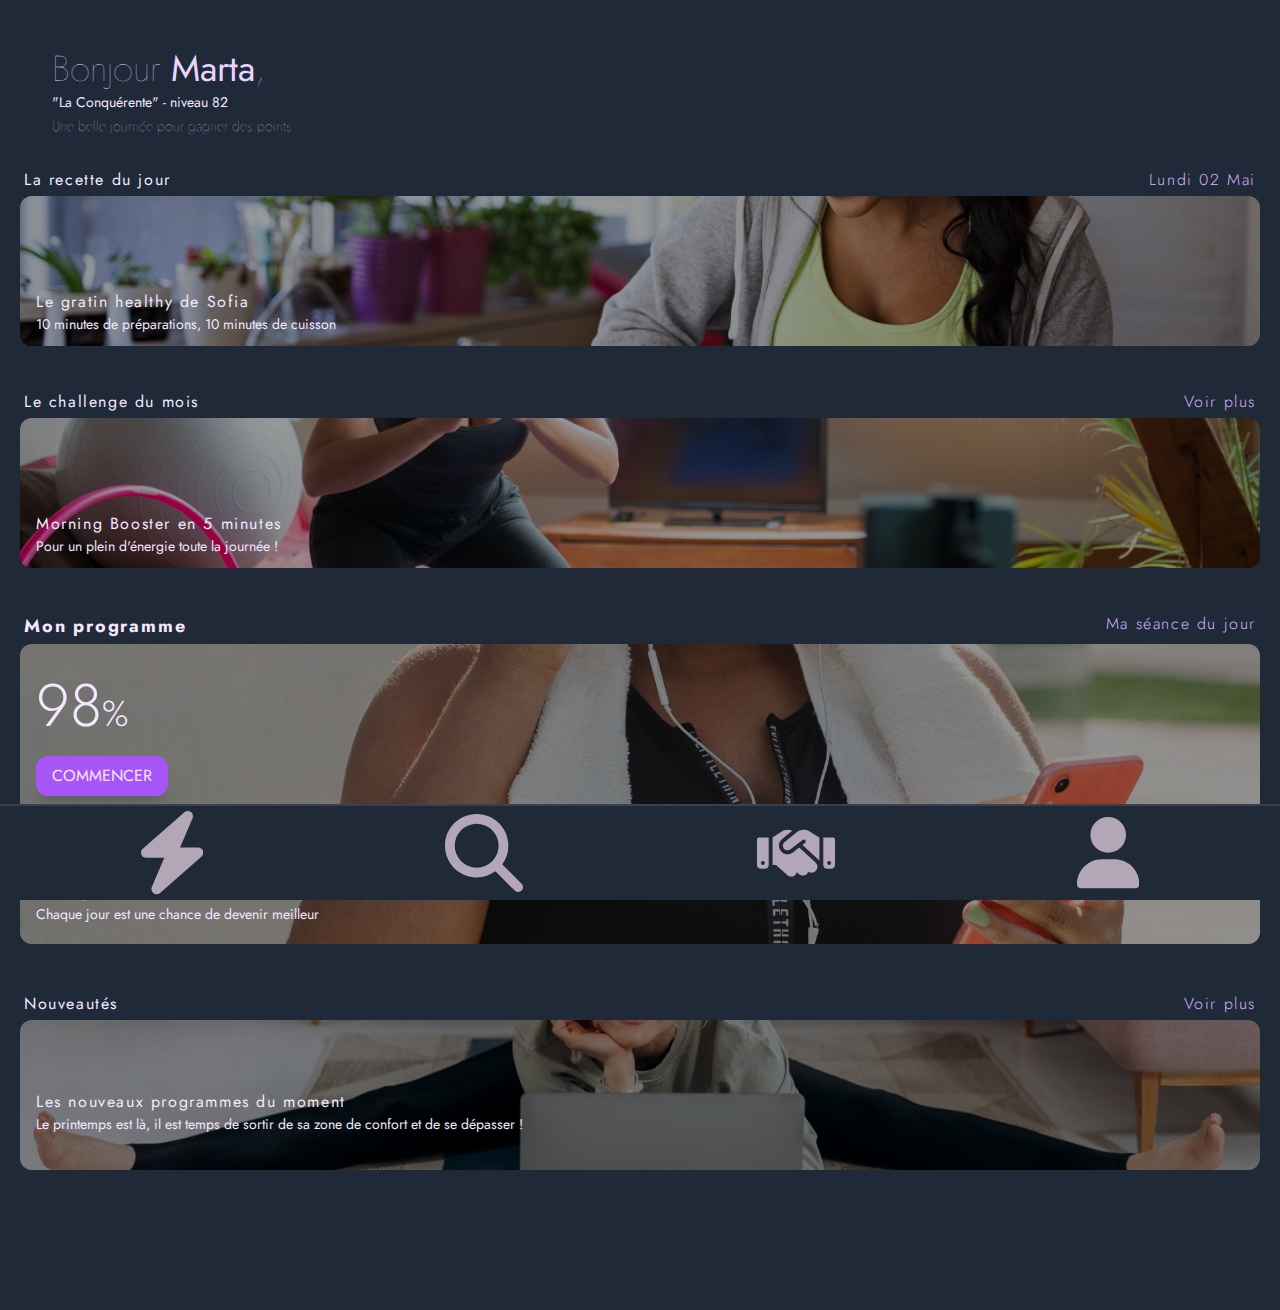
==== index.html @ e3a25a58 "add profile user page" ====
<html lang="en">
  <head>
    <meta charset="UTF-8" />
    <meta http-equiv="X-UA-Compatible" content="IE=edge" />
    <meta name="viewport" content="width=device-width, initial-scale=1.0" />
    <link href="/src/output.css" rel="stylesheet" />
    <link rel="preconnect" href="https://fonts.googleapis.com">
<link rel="preconnect" href="https://fonts.gstatic.com" crossorigin>
<link href="https://fonts.googleapis.com/css2?family=Jost:ital,wght@0,100;0,200;0,300;0,400;0,500;0,700;0,800;0,900;1,100;1,200;1,300;1,400;1,500;1,600;1,700;1,800;1,900&display=swap" rel="stylesheet">
    <title>AppSport</title>
  </head>
  <body class="bg-gray-800">
        <div class="fixed z-50 bottom-0 w-full bg-gray-800 text-white p-4 flex h-24 border-t-2 border-gray-700">
          <div class="w-full flex items-center">
                <a href="index.html" class="w-full flex justify-around">
                  <svg width="20%" fill="#B3A7B7" class="text-purple-400" xmlns="http://www.w3.org/2000/svg" viewBox="0 0 384 512"><path d="M317.4 44.6c5.9-13.7 1.5-29.7-10.6-38.5s-28.6-8-39.9 1.8l-256 224C.9 240.7-2.6 254.8 2 267.3S18.7 288 32 288H143.5L66.6 467.4c-5.9 13.7-1.5 29.7 10.6 38.5s28.6 8 39.9-1.8l256-224c10-8.8 13.6-22.9 8.9-35.3s-16.6-20.7-30-20.7H240.5L317.4 44.6z"/></svg>
                </svg>
            </a>
        </div>
        <div class="w-full flex items-center">
            <a href="/src/entrainement.html" class="w-full flex justify-around">
                <svg width="25%" fill="#B3A7B7" xmlns="http://www.w3.org/2000/svg" viewBox="0 0 512 512"><path d="M416 208c0 45.9-14.9 88.3-40 122.7L502.6 457.4c12.5 12.5 12.5 32.8 0 45.3s-32.8 12.5-45.3 0L330.7 376c-34.4 25.2-76.8 40-122.7 40C93.1 416 0 322.9 0 208S93.1 0 208 0S416 93.1 416 208zM208 352a144 144 0 1 0 0-288 144 144 0 1 0 0 288z"/></svg>
            </a>
        </div>
        <div class="w-full flex items-center">
            <a href="/src/social.html" class="w-full flex justify-around">
                <svg width="25%" fill="#B3A7B7" xmlns="http://www.w3.org/2000/svg" viewBox="0 0 640 512"><path d="M323.4 85.2l-96.8 78.4c-16.1 13-19.2 36.4-7 53.1c12.9 17.8 38 21.3 55.3 7.8l99.3-77.2c7-5.4 17-4.2 22.5 2.8s4.2 17-2.8 22.5l-20.9 16.2L512 316.8V128h-.7l-3.9-2.5L434.8 79c-15.3-9.8-33.2-15-51.4-15c-21.8 0-43 7.5-60 21.2zm22.8 124.4l-51.7 40.2C263 274.4 217.3 268 193.7 235.6c-22.2-30.5-16.6-73.1 12.7-96.8l83.2-67.3c-11.6-4.9-24.1-7.4-36.8-7.4C234 64 215.7 69.6 200 80l-72 48V352h28.2l91.4 83.4c19.6 17.9 49.9 16.5 67.8-3.1c5.5-6.1 9.2-13.2 11.1-20.6l17 15.6c19.5 17.9 49.9 16.6 67.8-2.9c4.5-4.9 7.8-10.6 9.9-16.5c19.4 13 45.8 10.3 62.1-7.5c17.9-19.5 16.6-49.9-2.9-67.8l-134.2-123zM16 128c-8.8 0-16 7.2-16 16V352c0 17.7 14.3 32 32 32H64c17.7 0 32-14.3 32-32V128H16zM48 320a16 16 0 1 1 0 32 16 16 0 1 1 0-32zM544 128V352c0 17.7 14.3 32 32 32h32c17.7 0 32-14.3 32-32V144c0-8.8-7.2-16-16-16H544zm32 208a16 16 0 1 1 32 0 16 16 0 1 1 -32 0z"/></svg>
            </a>
        </div>
        <div class="w-full flex items-center">
            <a href="/src/user.html"  class="w-full flex justify-around">
                <svg width="20%" fill="#B3A7B7" xmlns="http://www.w3.org/2000/svg" viewBox="0 0 448 512"><path d="M224 256A128 128 0 1 0 224 0a128 128 0 1 0 0 256zm-45.7 48C79.8 304 0 383.8 0 482.3C0 498.7 13.3 512 29.7 512H418.3c16.4 0 29.7-13.3 29.7-29.7C448 383.8 368.2 304 269.7 304H178.3z"/></svg>
            </svg>
        </a>
    </div>
        </div>

        <main class="bg-gray-800 mx-5">
            <h1 class="text-purple-200 text-4xl font-thin pl-8 pt-12">Bonjour <span class="font-normal">Marta</span>,</h1>
            <h2 class="text-purple-100 text-sm font-normal pl-8 pt-1">"La Conquérente" - niveau 82</h2>
            <h2 class="text-purple-100 text-sm font-thin pl-8 pt-1 pb-8">Une belle journée pour gagner des points</h2>


            <a href="#" class="pt-5">
                <div class="flex justify-between pb-1 px-1">
                    <h3 class="text-base text-purple-100 tracking-widest">La recette du jour</h3>
                    <h4 class="text-base text-purple-300 font-light tracking-widest">Lundi 02 Mai</h4>
                </div>

                <a href="" class="">
                    <div class="relative">
                                                    <div class="bg-black w-full h-full rounded-xl z-0 absolute">
                                                        <img class="object-cover w-full h-full rounded-xl" src="../images/cuisine.jpg" alt="">
                                                    </div>

                                                    <div class="bg-black w-full h-1/6 rounded-xl z-20 opacity-40">
                                                    </div>
                    </div>
                    <div class="text-purple-100 -translate-y-14 pl-4">
                        <h4 class="tracking-widest">Le gratin healthy de Sofia</h4>
                        <p class="text-sm">10 minutes de préparations, 10 minutes de cuisson</p>
                    </div>
                </a>
            </a>

            <a href="#" class="py-2">
                <div class="flex justify-between pb-1 px-1">
                    <h3 class="text-base text-purple-100 tracking-widest">Le challenge du mois</h3>
                    <h4 class="text-base text-purple-300 font-light tracking-widest">Voir plus</h4>
                </div>

                <div class="">
                    <div class="relative">
                                                    <div class="bg-black w-full h-full rounded-xl z-0 absolute">
                                                        <img class="object-cover w-full h-full rounded-xl" src="../images/home3.jpg" alt="">
                                                    </div>

                                                    <div class="bg-black w-full h-1/6 rounded-xl z-20 opacity-40">
                                                    </div>
                    </div>
                    <div class="text-purple-100 -translate-y-14 pl-4">
                        <h4 class="tracking-widest">Morning Booster en 5 minutes</h4>
                        <p class="text-sm">Pour un plein d'énergie toute la journée !</p>
                    </div>
                </div>
            </a>

            <a href="#" class="py-2">
                <div class="flex justify-between pb-1 px-1">
                    <h3 class="text-lg text-purple-100 tracking-widest font-bold">Mon programme</h3>
                    <h4 class="text-base text-purple-300 font-light tracking-widest">Ma séance du jour</h4>
                </div>
<div class="text-purple-100 pl-4 first-letter absolute z-20 translate-y-8">
                        <h3 class="text-4xl font-light"><span class="text-6xl">98</span>%</h3>
                        <button href="#" class="bg-purple-500 px-4 py-2 rounded-xl shadow-xl active:bg-purple-800 hover:bg-purple-400 my-5 ">COMMENCER</button>
                        <h4 class="tracking-widest pt-16">Plus que 4 séances !<h4>
                        <p class="text-sm">Chaque jour est une chance de devenir meilleur</p>
                    </div>
                <div class="">
                    <div class="relative">
                                                    <div class="bg-black w-full h-full rounded-xl z-0 absolute">
                                                        <img class="object-cover w-full h-full rounded-xl" src="../images/myprog.jpg" alt="">
                                                    </div>

                                                    <div class="bg-black w-full h-1/3 rounded-xl z-20 opacity-40">
                                                    </div>
                    </div>
                    
                </div>
            </a>

            <a href="#" class="">
                <div class="flex justify-between pb-1 px-1 pt-12">
                    <h3 class="text-base text-purple-100 tracking-widest">Nouveautés</h3>
                    <h4 class="text-base text-purple-300 font-light tracking-widest">Voir plus</h4>
                </div>

                <div class="">
                    <div class="relative">
                                                    <div class="bg-black w-full h-full rounded-xl z-0 absolute">
                                                        <img class="object-cover w-full h-full rounded-xl" src="../images/newprog2.jpg" alt="">
                                                    </div>

                                                    <div class="bg-black w-full h-1/6 rounded-xl z-20 opacity-40">
                                                    </div>
                    </div>
                    <div class="text-purple-100 -translate-y-20 pl-4">
                        <h4 class="tracking-widest">Les nouveaux programmes du moment</h4>
                        <p class="text-sm">Le printemps est là, il est temps de sortir de sa zone de confort et de se dépasser !</p>
                    </div>
                </div>
            </a>
            
            <div class="w-full h-24"></div>

        </main>




  </body>
</html>
---- src/output.css ----
/*
! tailwindcss v3.2.7 | MIT License | https://tailwindcss.com
*/

/*
1. Prevent padding and border from affecting element width. (https://github.com/mozdevs/cssremedy/issues/4)
2. Allow adding a border to an element by just adding a border-width. (https://github.com/tailwindcss/tailwindcss/pull/116)
*/

*,
::before,
::after {
  box-sizing: border-box;
  /* 1 */
  border-width: 0;
  /* 2 */
  border-style: solid;
  /* 2 */
  border-color: #e5e7eb;
  /* 2 */
}

::before,
::after {
  --tw-content: '';
}

/*
1. Use a consistent sensible line-height in all browsers.
2. Prevent adjustments of font size after orientation changes in iOS.
3. Use a more readable tab size.
4. Use the user's configured `sans` font-family by default.
5. Use the user's configured `sans` font-feature-settings by default.
*/

html {
  line-height: 1.5;
  /* 1 */
  -webkit-text-size-adjust: 100%;
  /* 2 */
  -moz-tab-size: 4;
  /* 3 */
  -o-tab-size: 4;
     tab-size: 4;
  /* 3 */
  font-family: ui-sans-serif, system-ui, -apple-system, BlinkMacSystemFont, "Segoe UI", Roboto, "Helvetica Neue", Arial, "Noto Sans", sans-serif, "Apple Color Emoji", "Segoe UI Emoji", "Segoe UI Symbol", "Noto Color Emoji";
  /* 4 */
  font-feature-settings: normal;
  /* 5 */
}

/*
1. Remove the margin in all browsers.
2. Inherit line-height from `html` so users can set them as a class directly on the `html` element.
*/

body {
  margin: 0;
  /* 1 */
  line-height: inherit;
  /* 2 */
}

/*
1. Add the correct height in Firefox.
2. Correct the inheritance of border color in Firefox. (https://bugzilla.mozilla.org/show_bug.cgi?id=190655)
3. Ensure horizontal rules are visible by default.
*/

hr {
  height: 0;
  /* 1 */
  color: inherit;
  /* 2 */
  border-top-width: 1px;
  /* 3 */
}

/*
Add the correct text decoration in Chrome, Edge, and Safari.
*/

abbr:where([title]) {
  -webkit-text-decoration: underline dotted;
          text-decoration: underline dotted;
}

/*
Remove the default font size and weight for headings.
*/

h1,
h2,
h3,
h4,
h5,
h6 {
  font-size: inherit;
  font-weight: inherit;
}

/*
Reset links to optimize for opt-in styling instead of opt-out.
*/

a {
  color: inherit;
  text-decoration: inherit;
}

/*
Add the correct font weight in Edge and Safari.
*/

b,
strong {
  font-weight: bolder;
}

/*
1. Use the user's configured `mono` font family by default.
2. Correct the odd `em` font sizing in all browsers.
*/

code,
kbd,
samp,
pre {
  font-family: ui-monospace, SFMono-Regular, Menlo, Monaco, Consolas, "Liberation Mono", "Courier New", monospace;
  /* 1 */
  font-size: 1em;
  /* 2 */
}

/*
Add the correct font size in all browsers.
*/

small {
  font-size: 80%;
}

/*
Prevent `sub` and `sup` elements from affecting the line height in all browsers.
*/

sub,
sup {
  font-size: 75%;
  line-height: 0;
  position: relative;
  vertical-align: baseline;
}

sub {
  bottom: -0.25em;
}

sup {
  top: -0.5em;
}

/*
1. Remove text indentation from table contents in Chrome and Safari. (https://bugs.chromium.org/p/chromium/issues/detail?id=999088, https://bugs.webkit.org/show_bug.cgi?id=201297)
2. Correct table border color inheritance in all Chrome and Safari. (https://bugs.chromium.org/p/chromium/issues/detail?id=935729, https://bugs.webkit.org/show_bug.cgi?id=195016)
3. Remove gaps between table borders by default.
*/

table {
  text-indent: 0;
  /* 1 */
  border-color: inherit;
  /* 2 */
  border-collapse: collapse;
  /* 3 */
}

/*
1. Change the font styles in all browsers.
2. Remove the margin in Firefox and Safari.
3. Remove default padding in all browsers.
*/

button,
input,
optgroup,
select,
textarea {
  font-family: inherit;
  /* 1 */
  font-size: 100%;
  /* 1 */
  font-weight: inherit;
  /* 1 */
  line-height: inherit;
  /* 1 */
  color: inherit;
  /* 1 */
  margin: 0;
  /* 2 */
  padding: 0;
  /* 3 */
}

/*
Remove the inheritance of text transform in Edge and Firefox.
*/

button,
select {
  text-transform: none;
}

/*
1. Correct the inability to style clickable types in iOS and Safari.
2. Remove default button styles.
*/

button,
[type='button'],
[type='reset'],
[type='submit'] {
  -webkit-appearance: button;
  /* 1 */
  background-color: transparent;
  /* 2 */
  background-image: none;
  /* 2 */
}

/*
Use the modern Firefox focus style for all focusable elements.
*/

:-moz-focusring {
  outline: auto;
}

/*
Remove the additional `:invalid` styles in Firefox. (https://github.com/mozilla/gecko-dev/blob/2f9eacd9d3d995c937b4251a5557d95d494c9be1/layout/style/res/forms.css#L728-L737)
*/

:-moz-ui-invalid {
  box-shadow: none;
}

/*
Add the correct vertical alignment in Chrome and Firefox.
*/

progress {
  vertical-align: baseline;
}

/*
Correct the cursor style of increment and decrement buttons in Safari.
*/

::-webkit-inner-spin-button,
::-webkit-outer-spin-button {
  height: auto;
}

/*
1. Correct the odd appearance in Chrome and Safari.
2. Correct the outline style in Safari.
*/

[type='search'] {
  -webkit-appearance: textfield;
  /* 1 */
  outline-offset: -2px;
  /* 2 */
}

/*
Remove the inner padding in Chrome and Safari on macOS.
*/

::-webkit-search-decoration {
  -webkit-appearance: none;
}

/*
1. Correct the inability to style clickable types in iOS and Safari.
2. Change font properties to `inherit` in Safari.
*/

::-webkit-file-upload-button {
  -webkit-appearance: button;
  /* 1 */
  font: inherit;
  /* 2 */
}

/*
Add the correct display in Chrome and Safari.
*/

summary {
  display: list-item;
}

/*
Removes the default spacing and border for appropriate elements.
*/

blockquote,
dl,
dd,
h1,
h2,
h3,
h4,
h5,
h6,
hr,
figure,
p,
pre {
  margin: 0;
}

fieldset {
  margin: 0;
  padding: 0;
}

legend {
  padding: 0;
}

ol,
ul,
menu {
  list-style: none;
  margin: 0;
  padding: 0;
}

/*
Prevent resizing textareas horizontally by default.
*/

textarea {
  resize: vertical;
}

/*
1. Reset the default placeholder opacity in Firefox. (https://github.com/tailwindlabs/tailwindcss/issues/3300)
2. Set the default placeholder color to the user's configured gray 400 color.
*/

input::-moz-placeholder, textarea::-moz-placeholder {
  opacity: 1;
  /* 1 */
  color: #9ca3af;
  /* 2 */
}

input::placeholder,
textarea::placeholder {
  opacity: 1;
  /* 1 */
  color: #9ca3af;
  /* 2 */
}

/*
Set the default cursor for buttons.
*/

button,
[role="button"] {
  cursor: pointer;
}

/*
Make sure disabled buttons don't get the pointer cursor.
*/

:disabled {
  cursor: default;
}

/*
1. Make replaced elements `display: block` by default. (https://github.com/mozdevs/cssremedy/issues/14)
2. Add `vertical-align: middle` to align replaced elements more sensibly by default. (https://github.com/jensimmons/cssremedy/issues/14#issuecomment-634934210)
   This can trigger a poorly considered lint error in some tools but is included by design.
*/

img,
svg,
video,
canvas,
audio,
iframe,
embed,
object {
  display: block;
  /* 1 */
  vertical-align: middle;
  /* 2 */
}

/*
Constrain images and videos to the parent width and preserve their intrinsic aspect ratio. (https://github.com/mozdevs/cssremedy/issues/14)
*/

img,
video {
  max-width: 100%;
  height: auto;
}

/* Make elements with the HTML hidden attribute stay hidden by default */

[hidden] {
  display: none;
}

*, ::before, ::after {
  --tw-border-spacing-x: 0;
  --tw-border-spacing-y: 0;
  --tw-translate-x: 0;
  --tw-translate-y: 0;
  --tw-rotate: 0;
  --tw-skew-x: 0;
  --tw-skew-y: 0;
  --tw-scale-x: 1;
  --tw-scale-y: 1;
  --tw-pan-x:  ;
  --tw-pan-y:  ;
  --tw-pinch-zoom:  ;
  --tw-scroll-snap-strictness: proximity;
  --tw-ordinal:  ;
  --tw-slashed-zero:  ;
  --tw-numeric-figure:  ;
  --tw-numeric-spacing:  ;
  --tw-numeric-fraction:  ;
  --tw-ring-inset:  ;
  --tw-ring-offset-width: 0px;
  --tw-ring-offset-color: #fff;
  --tw-ring-color: rgb(59 130 246 / 0.5);
  --tw-ring-offset-shadow: 0 0 #0000;
  --tw-ring-shadow: 0 0 #0000;
  --tw-shadow: 0 0 #0000;
  --tw-shadow-colored: 0 0 #0000;
  --tw-blur:  ;
  --tw-brightness:  ;
  --tw-contrast:  ;
  --tw-grayscale:  ;
  --tw-hue-rotate:  ;
  --tw-invert:  ;
  --tw-saturate:  ;
  --tw-sepia:  ;
  --tw-drop-shadow:  ;
  --tw-backdrop-blur:  ;
  --tw-backdrop-brightness:  ;
  --tw-backdrop-contrast:  ;
  --tw-backdrop-grayscale:  ;
  --tw-backdrop-hue-rotate:  ;
  --tw-backdrop-invert:  ;
  --tw-backdrop-opacity:  ;
  --tw-backdrop-saturate:  ;
  --tw-backdrop-sepia:  ;
}

::backdrop {
  --tw-border-spacing-x: 0;
  --tw-border-spacing-y: 0;
  --tw-translate-x: 0;
  --tw-translate-y: 0;
  --tw-rotate: 0;
  --tw-skew-x: 0;
  --tw-skew-y: 0;
  --tw-scale-x: 1;
  --tw-scale-y: 1;
  --tw-pan-x:  ;
  --tw-pan-y:  ;
  --tw-pinch-zoom:  ;
  --tw-scroll-snap-strictness: proximity;
  --tw-ordinal:  ;
  --tw-slashed-zero:  ;
  --tw-numeric-figure:  ;
  --tw-numeric-spacing:  ;
  --tw-numeric-fraction:  ;
  --tw-ring-inset:  ;
  --tw-ring-offset-width: 0px;
  --tw-ring-offset-color: #fff;
  --tw-ring-color: rgb(59 130 246 / 0.5);
  --tw-ring-offset-shadow: 0 0 #0000;
  --tw-ring-shadow: 0 0 #0000;
  --tw-shadow: 0 0 #0000;
  --tw-shadow-colored: 0 0 #0000;
  --tw-blur:  ;
  --tw-brightness:  ;
  --tw-contrast:  ;
  --tw-grayscale:  ;
  --tw-hue-rotate:  ;
  --tw-invert:  ;
  --tw-saturate:  ;
  --tw-sepia:  ;
  --tw-drop-shadow:  ;
  --tw-backdrop-blur:  ;
  --tw-backdrop-brightness:  ;
  --tw-backdrop-contrast:  ;
  --tw-backdrop-grayscale:  ;
  --tw-backdrop-hue-rotate:  ;
  --tw-backdrop-invert:  ;
  --tw-backdrop-opacity:  ;
  --tw-backdrop-saturate:  ;
  --tw-backdrop-sepia:  ;
}

.fixed {
  position: fixed;
}

.absolute {
  position: absolute;
}

.relative {
  position: relative;
}

.bottom-0 {
  bottom: 0px;
}

.right-0 {
  right: 0px;
}

.top-0 {
  top: 0px;
}

.top-5 {
  top: 1.25rem;
}

.z-0 {
  z-index: 0;
}

.z-20 {
  z-index: 20;
}

.z-50 {
  z-index: 50;
}

.mx-5 {
  margin-left: 1.25rem;
  margin-right: 1.25rem;
}

.my-5 {
  margin-top: 1.25rem;
  margin-bottom: 1.25rem;
}

.my-1 {
  margin-top: 0.25rem;
  margin-bottom: 0.25rem;
}

.ml-auto {
  margin-left: auto;
}

.mr-auto {
  margin-right: auto;
}

.flex {
  display: flex;
}

.h-1\/4 {
  height: 25%;
}

.h-1\/6 {
  height: 16.666667%;
}

.h-24 {
  height: 6rem;
}

.h-full {
  height: 100%;
}

.h-1\/3 {
  height: 33.333333%;
}

.h-1\/2 {
  height: 50%;
}

.h-20 {
  height: 5rem;
}

.h-6 {
  height: 1.5rem;
}

.h-28 {
  height: 7rem;
}

.max-h-20 {
  max-height: 5rem;
}

.max-h-24 {
  max-height: 6rem;
}

.w-full {
  width: 100%;
}

.w-20 {
  width: 5rem;
}

.w-24 {
  width: 6rem;
}

.w-6 {
  width: 1.5rem;
}

.w-28 {
  width: 7rem;
}

.-translate-y-14 {
  --tw-translate-y: -3.5rem;
  transform: translate(var(--tw-translate-x), var(--tw-translate-y)) rotate(var(--tw-rotate)) skewX(var(--tw-skew-x)) skewY(var(--tw-skew-y)) scaleX(var(--tw-scale-x)) scaleY(var(--tw-scale-y));
}

.-translate-y-20 {
  --tw-translate-y: -5rem;
  transform: translate(var(--tw-translate-x), var(--tw-translate-y)) rotate(var(--tw-rotate)) skewX(var(--tw-skew-x)) skewY(var(--tw-skew-y)) scaleX(var(--tw-scale-x)) scaleY(var(--tw-scale-y));
}

.translate-y-8 {
  --tw-translate-y: 2rem;
  transform: translate(var(--tw-translate-x), var(--tw-translate-y)) rotate(var(--tw-rotate)) skewX(var(--tw-skew-x)) skewY(var(--tw-skew-y)) scaleX(var(--tw-scale-x)) scaleY(var(--tw-scale-y));
}

.flex-col {
  flex-direction: column;
}

.items-end {
  align-items: flex-end;
}

.items-center {
  align-items: center;
}

.justify-end {
  justify-content: flex-end;
}

.justify-center {
  justify-content: center;
}

.justify-between {
  justify-content: space-between;
}

.justify-around {
  justify-content: space-around;
}

.justify-items-center {
  justify-items: center;
}

.gap-5 {
  gap: 1.25rem;
}

.gap-6 {
  gap: 1.5rem;
}

.gap-4 {
  gap: 1rem;
}

.overflow-auto {
  overflow: auto;
}

.overflow-hidden {
  overflow: hidden;
}

.rounded-xl {
  border-radius: 0.75rem;
}

.rounded-full {
  border-radius: 9999px;
}

.border {
  border-width: 1px;
}

.border-4 {
  border-width: 4px;
}

.border-t-2 {
  border-top-width: 2px;
}

.border-gray-700 {
  --tw-border-opacity: 1;
  border-color: rgb(55 65 81 / var(--tw-border-opacity));
}

.border-gray-100 {
  --tw-border-opacity: 1;
  border-color: rgb(243 244 246 / var(--tw-border-opacity));
}

.border-white {
  --tw-border-opacity: 1;
  border-color: rgb(255 255 255 / var(--tw-border-opacity));
}

.bg-black {
  --tw-bg-opacity: 1;
  background-color: rgb(0 0 0 / var(--tw-bg-opacity));
}

.bg-gray-800 {
  --tw-bg-opacity: 1;
  background-color: rgb(31 41 55 / var(--tw-bg-opacity));
}

.bg-purple-500 {
  --tw-bg-opacity: 1;
  background-color: rgb(168 85 247 / var(--tw-bg-opacity));
}

.bg-green-400 {
  --tw-bg-opacity: 1;
  background-color: rgb(74 222 128 / var(--tw-bg-opacity));
}

.bg-slate-800 {
  --tw-bg-opacity: 1;
  background-color: rgb(30 41 59 / var(--tw-bg-opacity));
}

.bg-slate-100 {
  --tw-bg-opacity: 1;
  background-color: rgb(241 245 249 / var(--tw-bg-opacity));
}

.bg-slate-600 {
  --tw-bg-opacity: 1;
  background-color: rgb(71 85 105 / var(--tw-bg-opacity));
}

.bg-red-500 {
  --tw-bg-opacity: 1;
  background-color: rgb(239 68 68 / var(--tw-bg-opacity));
}

.object-contain {
  -o-object-fit: contain;
     object-fit: contain;
}

.object-cover {
  -o-object-fit: cover;
     object-fit: cover;
}

.object-fill {
  -o-object-fit: fill;
     object-fit: fill;
}

.object-scale-down {
  -o-object-fit: scale-down;
     object-fit: scale-down;
}

.p-4 {
  padding: 1rem;
}

.px-1 {
  padding-left: 0.25rem;
  padding-right: 0.25rem;
}

.px-4 {
  padding-left: 1rem;
  padding-right: 1rem;
}

.py-2 {
  padding-top: 0.5rem;
  padding-bottom: 0.5rem;
}

.py-3 {
  padding-top: 0.75rem;
  padding-bottom: 0.75rem;
}

.py-4 {
  padding-top: 1rem;
  padding-bottom: 1rem;
}

.py-8 {
  padding-top: 2rem;
  padding-bottom: 2rem;
}

.py-10 {
  padding-top: 2.5rem;
  padding-bottom: 2.5rem;
}

.pb-1 {
  padding-bottom: 0.25rem;
}

.pb-8 {
  padding-bottom: 2rem;
}

.pl-4 {
  padding-left: 1rem;
}

.pl-8 {
  padding-left: 2rem;
}

.pt-1 {
  padding-top: 0.25rem;
}

.pt-12 {
  padding-top: 3rem;
}

.pt-5 {
  padding-top: 1.25rem;
}

.pt-20 {
  padding-top: 5rem;
}

.pt-8 {
  padding-top: 2rem;
}

.pt-16 {
  padding-top: 4rem;
}

.pt-3 {
  padding-top: 0.75rem;
}

.pt-4 {
  padding-top: 1rem;
}

.pb-4 {
  padding-bottom: 1rem;
}

.pb-3 {
  padding-bottom: 0.75rem;
}

.pt-10 {
  padding-top: 2.5rem;
}

.pb-10 {
  padding-bottom: 2.5rem;
}

.text-center {
  text-align: center;
}

.text-4xl {
  font-size: 2.25rem;
  line-height: 2.5rem;
}

.text-6xl {
  font-size: 3.75rem;
  line-height: 1;
}

.text-base {
  font-size: 1rem;
  line-height: 1.5rem;
}

.text-lg {
  font-size: 1.125rem;
  line-height: 1.75rem;
}

.text-sm {
  font-size: 0.875rem;
  line-height: 1.25rem;
}

.text-xl {
  font-size: 1.25rem;
  line-height: 1.75rem;
}

.text-3xl {
  font-size: 1.875rem;
  line-height: 2.25rem;
}

.text-xs {
  font-size: 0.75rem;
  line-height: 1rem;
}

.font-bold {
  font-weight: 700;
}

.font-light {
  font-weight: 300;
}

.font-normal {
  font-weight: 400;
}

.font-thin {
  font-weight: 100;
}

.font-extrabold {
  font-weight: 800;
}

.font-semibold {
  font-weight: 600;
}

.uppercase {
  text-transform: uppercase;
}

.italic {
  font-style: italic;
}

.tracking-widest {
  letter-spacing: 0.1em;
}

.text-purple-100 {
  --tw-text-opacity: 1;
  color: rgb(243 232 255 / var(--tw-text-opacity));
}

.text-purple-200 {
  --tw-text-opacity: 1;
  color: rgb(233 213 255 / var(--tw-text-opacity));
}

.text-purple-300 {
  --tw-text-opacity: 1;
  color: rgb(216 180 254 / var(--tw-text-opacity));
}

.text-purple-400 {
  --tw-text-opacity: 1;
  color: rgb(192 132 252 / var(--tw-text-opacity));
}

.text-white {
  --tw-text-opacity: 1;
  color: rgb(255 255 255 / var(--tw-text-opacity));
}

.text-red-500 {
  --tw-text-opacity: 1;
  color: rgb(239 68 68 / var(--tw-text-opacity));
}

.underline {
  text-decoration-line: underline;
}

.opacity-40 {
  opacity: 0.4;
}

.shadow-xl {
  --tw-shadow: 0 20px 25px -5px rgb(0 0 0 / 0.1), 0 8px 10px -6px rgb(0 0 0 / 0.1);
  --tw-shadow-colored: 0 20px 25px -5px var(--tw-shadow-color), 0 8px 10px -6px var(--tw-shadow-color);
  box-shadow: var(--tw-ring-offset-shadow, 0 0 #0000), var(--tw-ring-shadow, 0 0 #0000), var(--tw-shadow);
}

.shadow-sm {
  --tw-shadow: 0 1px 2px 0 rgb(0 0 0 / 0.05);
  --tw-shadow-colored: 0 1px 2px 0 var(--tw-shadow-color);
  box-shadow: var(--tw-ring-offset-shadow, 0 0 #0000), var(--tw-ring-shadow, 0 0 #0000), var(--tw-shadow);
}

body {
  font-family: 'Jost', sans-serif;
}

/* npx tailwindcss -i ./src/input.css -o ./src/output.css --watch */

.hover\:bg-purple-400:hover {
  --tw-bg-opacity: 1;
  background-color: rgb(192 132 252 / var(--tw-bg-opacity));
}

.active\:bg-purple-800:active {
  --tw-bg-opacity: 1;
  background-color: rgb(107 33 168 / var(--tw-bg-opacity));
}
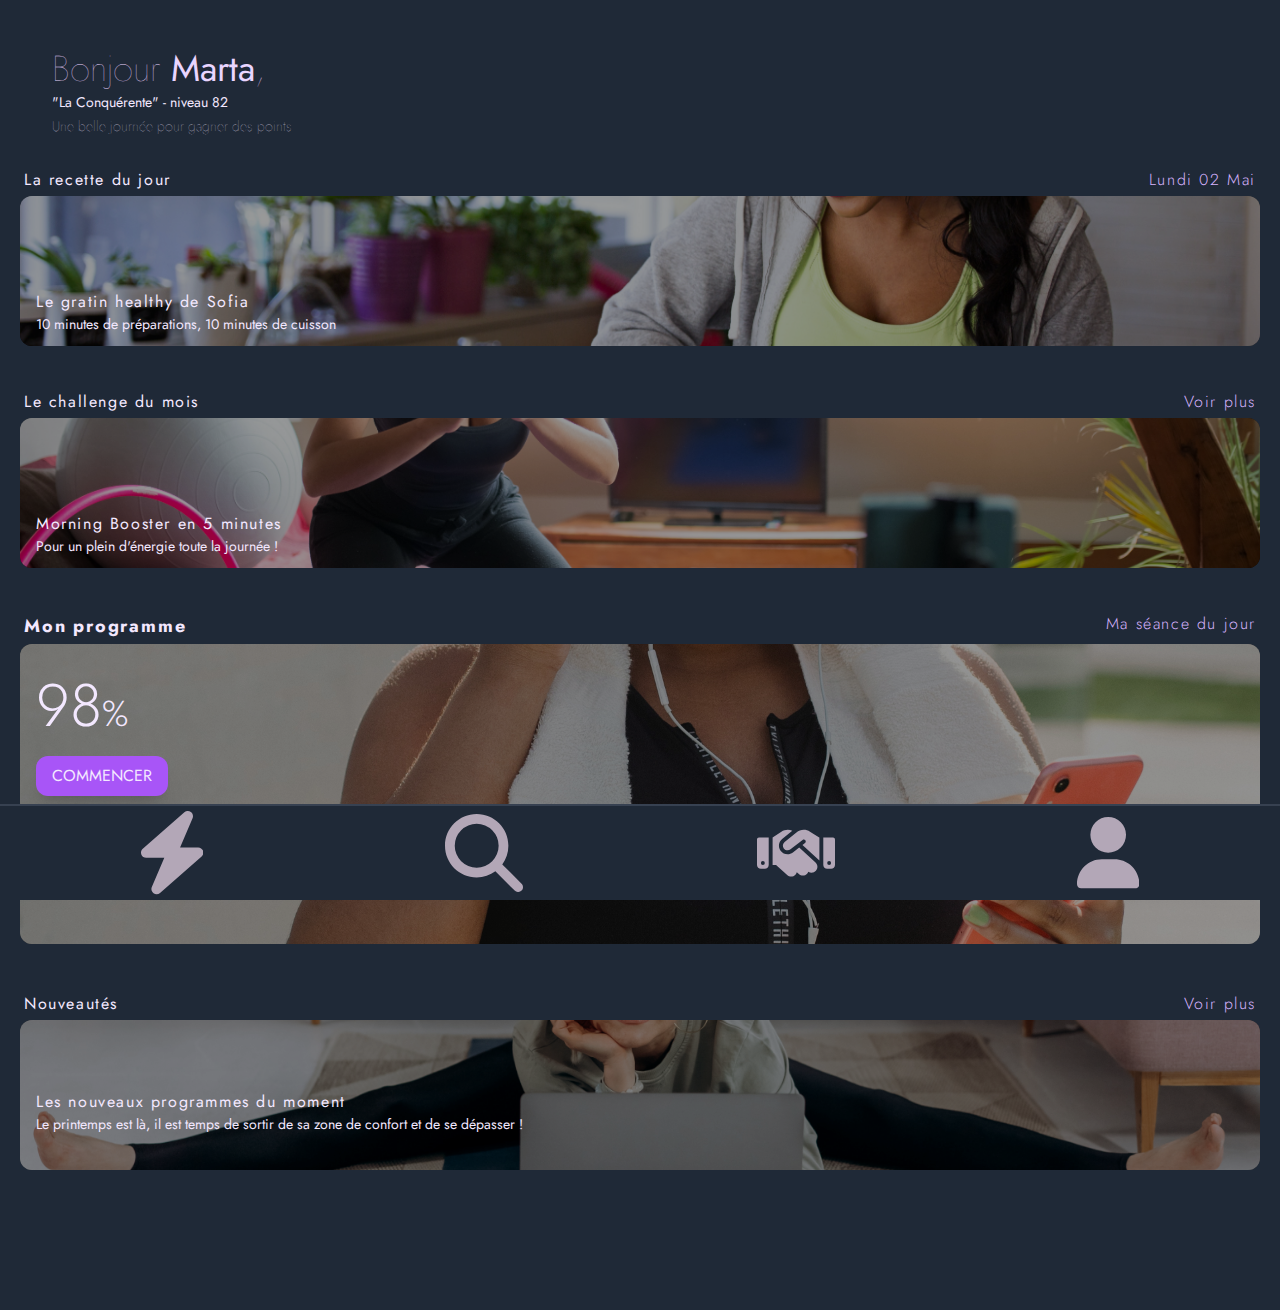
==== commit 034859f2: "changes mon programme" ====
--- a/index.html
+++ b/index.html
@@ -92,8 +92,8 @@
                 </div>
 <div class="text-purple-100 pl-4 first-letter absolute z-20 translate-y-8">
                         <h3 class="text-4xl font-light"><span class="text-6xl">98</span>%</h3>
-                        <button href="#" class="bg-purple-500 px-4 py-2 rounded-xl shadow-xl active:bg-purple-800 hover:bg-purple-400 my-5 ">COMMENCER</button>
-                        <h4 class="tracking-widest pt-16">Plus que 4 séances !<h4>
+                        <button href="#" class="bg-purple-500 px-4 py-2 rounded-xl shadow-xl active:bg-purple-800 hover:bg-purple-400 my-5">COMMENCER</button>
+                        <h4 class="tracking-widest">Plus que 4 séances !<h4>
                         <p class="text-sm">Chaque jour est une chance de devenir meilleur</p>
                     </div>
                 <div class="">
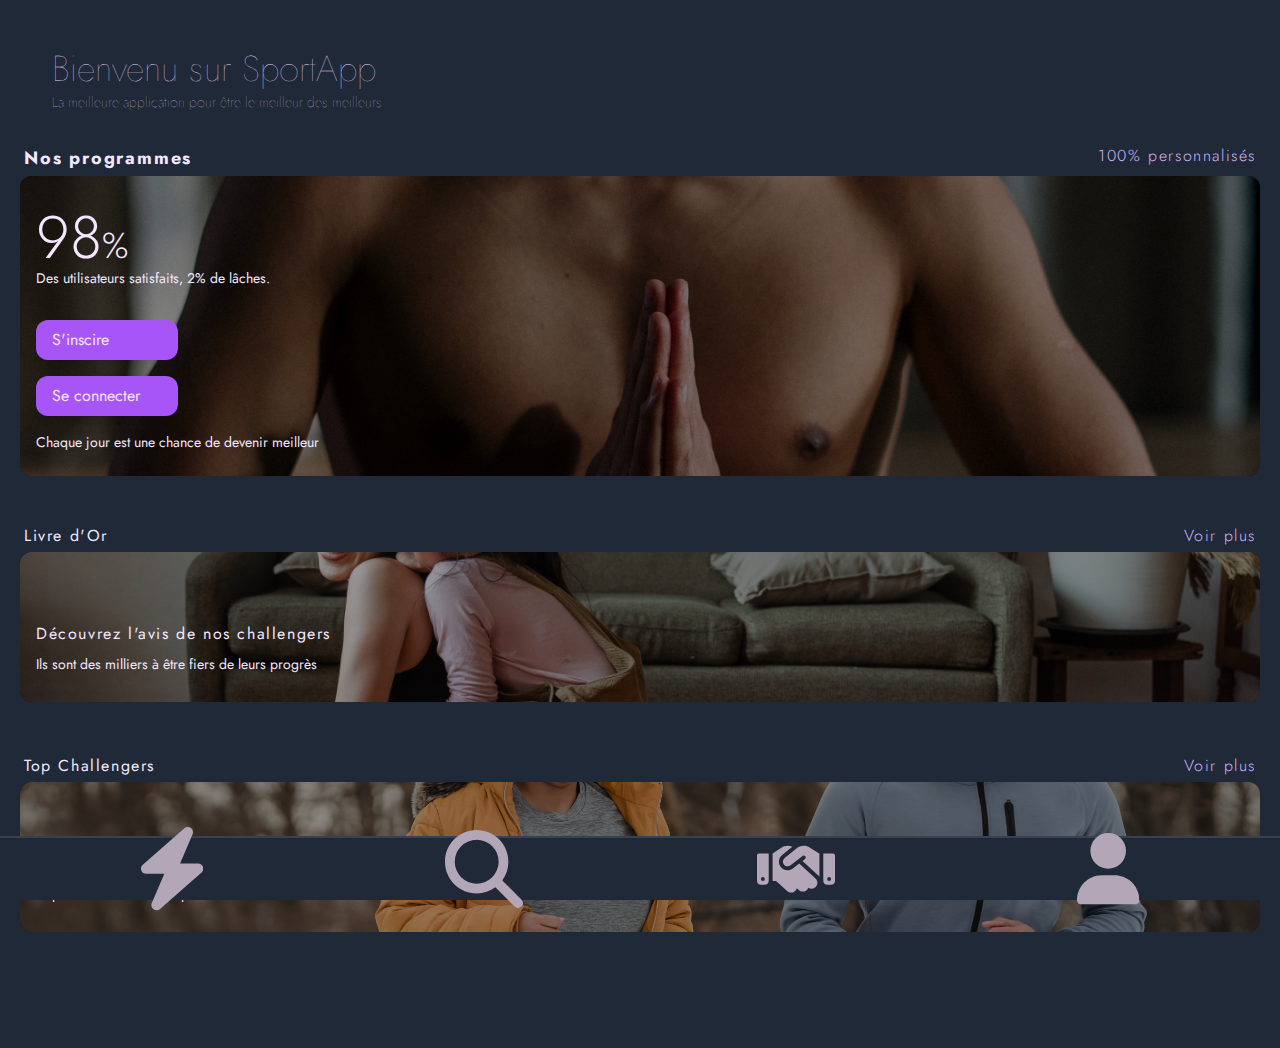
==== commit c0b6ae77: "adds" ====
--- a/index.html
+++ b/index.html
@@ -1,142 +1,147 @@
 <html lang="en">
-  <head>
+
+<head>
     <meta charset="UTF-8" />
     <meta http-equiv="X-UA-Compatible" content="IE=edge" />
     <meta name="viewport" content="width=device-width, initial-scale=1.0" />
     <link href="/src/output.css" rel="stylesheet" />
     <link rel="preconnect" href="https://fonts.googleapis.com">
-<link rel="preconnect" href="https://fonts.gstatic.com" crossorigin>
-<link href="https://fonts.googleapis.com/css2?family=Jost:ital,wght@0,100;0,200;0,300;0,400;0,500;0,700;0,800;0,900;1,100;1,200;1,300;1,400;1,500;1,600;1,700;1,800;1,900&display=swap" rel="stylesheet">
+    <link rel="preconnect" href="https://fonts.gstatic.com" crossorigin>
+    <link
+        href="https://fonts.googleapis.com/css2?family=Jost:ital,wght@0,100;0,200;0,300;0,400;0,500;0,700;0,800;0,900;1,100;1,200;1,300;1,400;1,500;1,600;1,700;1,800;1,900&display=swap"
+        rel="stylesheet">
     <title>AppSport</title>
-  </head>
-  <body class="bg-gray-800">
-        <div class="fixed z-50 bottom-0 w-full bg-gray-800 text-white p-4 flex h-24 border-t-2 border-gray-700">
-          <div class="w-full flex items-center">
-                <a href="index.html" class="w-full flex justify-around">
-                  <svg width="20%" fill="#B3A7B7" class="text-purple-400" xmlns="http://www.w3.org/2000/svg" viewBox="0 0 384 512"><path d="M317.4 44.6c5.9-13.7 1.5-29.7-10.6-38.5s-28.6-8-39.9 1.8l-256 224C.9 240.7-2.6 254.8 2 267.3S18.7 288 32 288H143.5L66.6 467.4c-5.9 13.7-1.5 29.7 10.6 38.5s28.6 8 39.9-1.8l256-224c10-8.8 13.6-22.9 8.9-35.3s-16.6-20.7-30-20.7H240.5L317.4 44.6z"/></svg>
+</head>
+
+<body class="bg-gray-800">
+    <div class="fixed z-50 bottom-0 w-full bg-gray-800 text-white p-4 flex h-16 border-t-2 border-gray-700">
+        <div class="w-full flex items-center">
+            <a href="index.html" class="w-full flex justify-around">
+                <svg width="20%" fill="#B3A7B7" class="text-purple-400" xmlns="http://www.w3.org/2000/svg"
+                    viewBox="0 0 384 512">
+                    <path
+                        d="M317.4 44.6c5.9-13.7 1.5-29.7-10.6-38.5s-28.6-8-39.9 1.8l-256 224C.9 240.7-2.6 254.8 2 267.3S18.7 288 32 288H143.5L66.6 467.4c-5.9 13.7-1.5 29.7 10.6 38.5s28.6 8 39.9-1.8l256-224c10-8.8 13.6-22.9 8.9-35.3s-16.6-20.7-30-20.7H240.5L317.4 44.6z" />
+                </svg>
                 </svg>
             </a>
         </div>
         <div class="w-full flex items-center">
             <a href="/src/entrainement.html" class="w-full flex justify-around">
-                <svg width="25%" fill="#B3A7B7" xmlns="http://www.w3.org/2000/svg" viewBox="0 0 512 512"><path d="M416 208c0 45.9-14.9 88.3-40 122.7L502.6 457.4c12.5 12.5 12.5 32.8 0 45.3s-32.8 12.5-45.3 0L330.7 376c-34.4 25.2-76.8 40-122.7 40C93.1 416 0 322.9 0 208S93.1 0 208 0S416 93.1 416 208zM208 352a144 144 0 1 0 0-288 144 144 0 1 0 0 288z"/></svg>
+                <svg width="25%" fill="#B3A7B7" xmlns="http://www.w3.org/2000/svg" viewBox="0 0 512 512">
+                    <path
+                        d="M416 208c0 45.9-14.9 88.3-40 122.7L502.6 457.4c12.5 12.5 12.5 32.8 0 45.3s-32.8 12.5-45.3 0L330.7 376c-34.4 25.2-76.8 40-122.7 40C93.1 416 0 322.9 0 208S93.1 0 208 0S416 93.1 416 208zM208 352a144 144 0 1 0 0-288 144 144 0 1 0 0 288z" />
+                </svg>
             </a>
         </div>
         <div class="w-full flex items-center">
             <a href="/src/social.html" class="w-full flex justify-around">
-                <svg width="25%" fill="#B3A7B7" xmlns="http://www.w3.org/2000/svg" viewBox="0 0 640 512"><path d="M323.4 85.2l-96.8 78.4c-16.1 13-19.2 36.4-7 53.1c12.9 17.8 38 21.3 55.3 7.8l99.3-77.2c7-5.4 17-4.2 22.5 2.8s4.2 17-2.8 22.5l-20.9 16.2L512 316.8V128h-.7l-3.9-2.5L434.8 79c-15.3-9.8-33.2-15-51.4-15c-21.8 0-43 7.5-60 21.2zm22.8 124.4l-51.7 40.2C263 274.4 217.3 268 193.7 235.6c-22.2-30.5-16.6-73.1 12.7-96.8l83.2-67.3c-11.6-4.9-24.1-7.4-36.8-7.4C234 64 215.7 69.6 200 80l-72 48V352h28.2l91.4 83.4c19.6 17.9 49.9 16.5 67.8-3.1c5.5-6.1 9.2-13.2 11.1-20.6l17 15.6c19.5 17.9 49.9 16.6 67.8-2.9c4.5-4.9 7.8-10.6 9.9-16.5c19.4 13 45.8 10.3 62.1-7.5c17.9-19.5 16.6-49.9-2.9-67.8l-134.2-123zM16 128c-8.8 0-16 7.2-16 16V352c0 17.7 14.3 32 32 32H64c17.7 0 32-14.3 32-32V128H16zM48 320a16 16 0 1 1 0 32 16 16 0 1 1 0-32zM544 128V352c0 17.7 14.3 32 32 32h32c17.7 0 32-14.3 32-32V144c0-8.8-7.2-16-16-16H544zm32 208a16 16 0 1 1 32 0 16 16 0 1 1 -32 0z"/></svg>
+                <svg width="25%" fill="#B3A7B7" xmlns="http://www.w3.org/2000/svg" viewBox="0 0 640 512">
+                    <path
+                        d="M323.4 85.2l-96.8 78.4c-16.1 13-19.2 36.4-7 53.1c12.9 17.8 38 21.3 55.3 7.8l99.3-77.2c7-5.4 17-4.2 22.5 2.8s4.2 17-2.8 22.5l-20.9 16.2L512 316.8V128h-.7l-3.9-2.5L434.8 79c-15.3-9.8-33.2-15-51.4-15c-21.8 0-43 7.5-60 21.2zm22.8 124.4l-51.7 40.2C263 274.4 217.3 268 193.7 235.6c-22.2-30.5-16.6-73.1 12.7-96.8l83.2-67.3c-11.6-4.9-24.1-7.4-36.8-7.4C234 64 215.7 69.6 200 80l-72 48V352h28.2l91.4 83.4c19.6 17.9 49.9 16.5 67.8-3.1c5.5-6.1 9.2-13.2 11.1-20.6l17 15.6c19.5 17.9 49.9 16.6 67.8-2.9c4.5-4.9 7.8-10.6 9.9-16.5c19.4 13 45.8 10.3 62.1-7.5c17.9-19.5 16.6-49.9-2.9-67.8l-134.2-123zM16 128c-8.8 0-16 7.2-16 16V352c0 17.7 14.3 32 32 32H64c17.7 0 32-14.3 32-32V128H16zM48 320a16 16 0 1 1 0 32 16 16 0 1 1 0-32zM544 128V352c0 17.7 14.3 32 32 32h32c17.7 0 32-14.3 32-32V144c0-8.8-7.2-16-16-16H544zm32 208a16 16 0 1 1 32 0 16 16 0 1 1 -32 0z" />
+                </svg>
             </a>
         </div>
         <div class="w-full flex items-center">
-            <a href="/src/user.html"  class="w-full flex justify-around">
-                <svg width="20%" fill="#B3A7B7" xmlns="http://www.w3.org/2000/svg" viewBox="0 0 448 512"><path d="M224 256A128 128 0 1 0 224 0a128 128 0 1 0 0 256zm-45.7 48C79.8 304 0 383.8 0 482.3C0 498.7 13.3 512 29.7 512H418.3c16.4 0 29.7-13.3 29.7-29.7C448 383.8 368.2 304 269.7 304H178.3z"/></svg>
-            </svg>
-        </a>
+            <a href="/src/user.html" class="w-full flex justify-around">
+                <svg width="20%" fill="#B3A7B7" xmlns="http://www.w3.org/2000/svg" viewBox="0 0 448 512">
+                    <path
+                        d="M224 256A128 128 0 1 0 224 0a128 128 0 1 0 0 256zm-45.7 48C79.8 304 0 383.8 0 482.3C0 498.7 13.3 512 29.7 512H418.3c16.4 0 29.7-13.3 29.7-29.7C448 383.8 368.2 304 269.7 304H178.3z" />
+                </svg>
+                </svg>
+            </a>
+        </div>
     </div>
-        </div>
 
-        <main class="bg-gray-800 mx-5">
-            <h1 class="text-purple-200 text-4xl font-thin pl-8 pt-12">Bonjour <span class="font-normal">Marta</span>,</h1>
-            <h2 class="text-purple-100 text-sm font-normal pl-8 pt-1">"La Conquérente" - niveau 82</h2>
-            <h2 class="text-purple-100 text-sm font-thin pl-8 pt-1 pb-8">Une belle journée pour gagner des points</h2>
+    <main class="bg-gray-800 mx-5">
+        <h1 class="text-purple-200 text-4xl font-thin pl-8 pt-12">Bienvenu sur SportApp</h1>
+        <h2 class="text-purple-100 text-sm font-thin pl-8 pt-1 pb-8">La meilleure application pour être le meilleur des
+            meilleurs</h2>
 
-
-            <a href="#" class="pt-5">
-                <div class="flex justify-between pb-1 px-1">
-                    <h3 class="text-base text-purple-100 tracking-widest">La recette du jour</h3>
-                    <h4 class="text-base text-purple-300 font-light tracking-widest">Lundi 02 Mai</h4>
+        <a href="#" class="">
+            <div class="flex justify-between pb-1 px-1">
+                <h3 class="text-lg text-purple-100 tracking-widest font-bold">Nos programmes</h3>
+                <h4 class="text-base text-purple-300 font-light tracking-widest">100% personnalisés</h4>
+            </div>
+            <div class="text-purple-100 pl-4 first-letter absolute z-20 translate-y-8">
+                <h3 class="text-4xl font-light"><span class="text-6xl">98</span>%</h3>
+                <p class="text-sm">Des utilisateurs satisfaits, 2% de lâches.</p>
+                <div class="flex justify-around flex-col gap-4 my-4">
+                    <a href="/src/inscription.html"
+                        class="bg-purple-500 w-1/2 px-4 py-2 rounded-xl shadow-xl active:bg-purple-800 hover:bg-purple-400">S'inscire</a>
+                    <a href="/src/connexion.html"
+                        class="bg-purple-500 w-1/2 px-4 py-2 rounded-xl shadow-xl active:bg-purple-800 hover:bg-purple-400">Se
+                        connecter</a>
                 </div>
 
-                <a href="" class="">
-                    <div class="relative">
-                                                    <div class="bg-black w-full h-full rounded-xl z-0 absolute">
-                                                        <img class="object-cover w-full h-full rounded-xl" src="../images/cuisine.jpg" alt="">
-                                                    </div>
+                <h4 class="tracking-widest">
+                    <h4>
+                        <p class="text-sm">Chaque jour est une chance de devenir meilleur</p>
+            </div>
+            <div class="">
+                <div class="relative">
+                    <div class="bg-black w-full h-full rounded-xl z-0 absolute">
+                        <img class="object-cover w-full h-full rounded-xl" src="../images/namaste.jpg" alt="">
+                    </div>
 
-                                                    <div class="bg-black w-full h-1/6 rounded-xl z-20 opacity-40">
-                                                    </div>
+                    <div class="bg-black w-full h-1/3 rounded-xl z-20 opacity-40">
                     </div>
-                    <div class="text-purple-100 -translate-y-14 pl-4">
-                        <h4 class="tracking-widest">Le gratin healthy de Sofia</h4>
-                        <p class="text-sm">10 minutes de préparations, 10 minutes de cuisson</p>
-                    </div>
-                </a>
-            </a>
-
-            <a href="#" class="py-2">
-                <div class="flex justify-between pb-1 px-1">
-                    <h3 class="text-base text-purple-100 tracking-widest">Le challenge du mois</h3>
-                    <h4 class="text-base text-purple-300 font-light tracking-widest">Voir plus</h4>
                 </div>
 
-                <div class="">
-                    <div class="relative">
-                                                    <div class="bg-black w-full h-full rounded-xl z-0 absolute">
-                                                        <img class="object-cover w-full h-full rounded-xl" src="../images/home3.jpg" alt="">
-                                                    </div>
+            </div>
+        </a>
 
-                                                    <div class="bg-black w-full h-1/6 rounded-xl z-20 opacity-40">
-                                                    </div>
+        <a href="#" class="">
+            <div class="flex justify-between pb-1 px-1 pt-12">
+                <h3 class="text-base text-purple-100 tracking-widest">Livre d'Or</h3>
+                <h4 class="text-base text-purple-300 font-light tracking-widest">Voir plus</h4>
+            </div>
+
+            <div class="">
+                <div class="relative">
+                    <div class="bg-black w-full h-full rounded-xl z-0 absolute">
+                        <img class="object-cover w-full h-full rounded-xl" src="../images/avis.jpg" alt="">
                     </div>
-                    <div class="text-purple-100 -translate-y-14 pl-4">
-                        <h4 class="tracking-widest">Morning Booster en 5 minutes</h4>
-                        <p class="text-sm">Pour un plein d'énergie toute la journée !</p>
+
+                    <div class="bg-black w-full h-1/6 rounded-xl z-20 opacity-40">
                     </div>
                 </div>
-            </a>
+                <div class="text-purple-100 -translate-y-20 pl-4 flex flex-col gap-2">
+                    <h4 class="tracking-widest">Découvrez l'avis de nos challengers</h4>
+                    <p class="text-sm">Ils sont des milliers à être fiers de leurs progrès</p>
+                </div>
+            </div>
+        </a>
+        <a href="#" class="">
+            <div class="flex justify-between pb-1 px-1">
+                <h3 class="text-base text-purple-100 tracking-widest">Top Challengers</h3>
+                <h4 class="text-base text-purple-300 font-light tracking-widest">Voir plus</h4>
+            </div>
 
-            <a href="#" class="py-2">
-                <div class="flex justify-between pb-1 px-1">
-                    <h3 class="text-lg text-purple-100 tracking-widest font-bold">Mon programme</h3>
-                    <h4 class="text-base text-purple-300 font-light tracking-widest">Ma séance du jour</h4>
-                </div>
-<div class="text-purple-100 pl-4 first-letter absolute z-20 translate-y-8">
-                        <h3 class="text-4xl font-light"><span class="text-6xl">98</span>%</h3>
-                        <button href="#" class="bg-purple-500 px-4 py-2 rounded-xl shadow-xl active:bg-purple-800 hover:bg-purple-400 my-5">COMMENCER</button>
-                        <h4 class="tracking-widest">Plus que 4 séances !<h4>
-                        <p class="text-sm">Chaque jour est une chance de devenir meilleur</p>
+            <div class="">
+                <div class="relative">
+                    <div class="bg-black w-full h-full rounded-xl z-0 absolute">
+                        <img class="object-cover w-full h-full rounded-xl" src="../images/best.jpg" alt="">
                     </div>
-                <div class="">
-                    <div class="relative">
-                                                    <div class="bg-black w-full h-full rounded-xl z-0 absolute">
-                                                        <img class="object-cover w-full h-full rounded-xl" src="../images/myprog.jpg" alt="">
-                                                    </div>
 
-                                                    <div class="bg-black w-full h-1/3 rounded-xl z-20 opacity-40">
-                                                    </div>
-                    </div>
-                    
-                </div>
-            </a>
-
-            <a href="#" class="">
-                <div class="flex justify-between pb-1 px-1 pt-12">
-                    <h3 class="text-base text-purple-100 tracking-widest">Nouveautés</h3>
-                    <h4 class="text-base text-purple-300 font-light tracking-widest">Voir plus</h4>
-                </div>
-
-                <div class="">
-                    <div class="relative">
-                                                    <div class="bg-black w-full h-full rounded-xl z-0 absolute">
-                                                        <img class="object-cover w-full h-full rounded-xl" src="../images/newprog2.jpg" alt="">
-                                                    </div>
-
-                                                    <div class="bg-black w-full h-1/6 rounded-xl z-20 opacity-40">
-                                                    </div>
-                    </div>
-                    <div class="text-purple-100 -translate-y-20 pl-4">
-                        <h4 class="tracking-widest">Les nouveaux programmes du moment</h4>
-                        <p class="text-sm">Le printemps est là, il est temps de sortir de sa zone de confort et de se dépasser !</p>
+                    <div class="bg-black w-full h-1/6 rounded-xl z-20 opacity-40">
                     </div>
                 </div>
-            </a>
-            
-            <div class="w-full h-24"></div>
+                <div class="text-purple-100 -translate-y-20 pl-4 flex flex-col gap-2">
+                    <h4 class="tracking-widest">Découvrez nos Top Challengers</h4>
+                    <p class="text-sm">Inspirez vous de leurs exploits</p>
+                </div>
+            </div>
+        </a>
 
-        </main>
+        <div class="w-full h-16"></div>
+
+    </main>
 
 
 
 
-  </body>
-</html>
+</body>
+
+<script src="src/index.js"></script>
+
+</html>--- a/src/output.css
+++ b/src/output.css
@@ -513,6 +513,22 @@
   --tw-backdrop-sepia:  ;
 }
 
+.sr-only {
+  position: absolute;
+  width: 1px;
+  height: 1px;
+  padding: 0;
+  margin: -1px;
+  overflow: hidden;
+  clip: rect(0, 0, 0, 0);
+  white-space: nowrap;
+  border-width: 0;
+}
+
+.pointer-events-none {
+  pointer-events: none;
+}
+
 .fixed {
   position: fixed;
 }
@@ -525,20 +541,57 @@
   position: relative;
 }
 
+.inset-y-0 {
+  top: 0px;
+  bottom: 0px;
+}
+
 .bottom-0 {
   bottom: 0px;
 }
 
-.right-0 {
-  right: 0px;
-}
-
-.top-0 {
-  top: 0px;
-}
-
-.top-5 {
-  top: 1.25rem;
+.left-0 {
+  left: 0px;
+}
+
+.top-3 {
+  top: 0.75rem;
+}
+
+.top-20 {
+  top: 5rem;
+}
+
+.right-10 {
+  right: 2.5rem;
+}
+
+.bottom-2 {
+  bottom: 0.5rem;
+}
+
+.bottom-4 {
+  bottom: 1rem;
+}
+
+.right-4 {
+  right: 1rem;
+}
+
+.top-2 {
+  top: 0.5rem;
+}
+
+.right-3 {
+  right: 0.75rem;
+}
+
+.left-3 {
+  left: 0.75rem;
+}
+
+.left-4 {
+  left: 1rem;
 }
 
 .z-0 {
@@ -568,60 +621,161 @@
   margin-bottom: 0.25rem;
 }
 
-.ml-auto {
-  margin-left: auto;
-}
-
-.mr-auto {
-  margin-right: auto;
+.my-3 {
+  margin-top: 0.75rem;
+  margin-bottom: 0.75rem;
+}
+
+.my-4 {
+  margin-top: 1rem;
+  margin-bottom: 1rem;
+}
+
+.my-10 {
+  margin-top: 2.5rem;
+  margin-bottom: 2.5rem;
+}
+
+.mx-2 {
+  margin-left: 0.5rem;
+  margin-right: 0.5rem;
+}
+
+.mx-4 {
+  margin-left: 1rem;
+  margin-right: 1rem;
+}
+
+.mx-1 {
+  margin-left: 0.25rem;
+  margin-right: 0.25rem;
+}
+
+.mx-20 {
+  margin-left: 5rem;
+  margin-right: 5rem;
+}
+
+.mx-12 {
+  margin-left: 3rem;
+  margin-right: 3rem;
+}
+
+.mx-11 {
+  margin-left: 2.75rem;
+  margin-right: 2.75rem;
+}
+
+.-ml-1 {
+  margin-left: -0.25rem;
+}
+
+.-mr-1 {
+  margin-right: -0.25rem;
+}
+
+.mb-2 {
+  margin-bottom: 0.5rem;
+}
+
+.mb-6 {
+  margin-bottom: 1.5rem;
+}
+
+.ml-2 {
+  margin-left: 0.5rem;
+}
+
+.mr-2 {
+  margin-right: 0.5rem;
+}
+
+.mb-10 {
+  margin-bottom: 2.5rem;
+}
+
+.mt-20 {
+  margin-top: 5rem;
+}
+
+.mt-10 {
+  margin-top: 2.5rem;
+}
+
+.block {
+  display: block;
 }
 
 .flex {
   display: flex;
 }
 
-.h-1\/4 {
-  height: 25%;
+.inline-flex {
+  display: inline-flex;
+}
+
+.h-1\/3 {
+  height: 33.333333%;
 }
 
 .h-1\/6 {
   height: 16.666667%;
 }
 
+.h-10 {
+  height: 2.5rem;
+}
+
 .h-24 {
   height: 6rem;
 }
 
+.h-28 {
+  height: 7rem;
+}
+
+.h-3 {
+  height: 0.75rem;
+}
+
+.h-4 {
+  height: 1rem;
+}
+
+.h-5 {
+  height: 1.25rem;
+}
+
 .h-full {
   height: 100%;
 }
 
-.h-1\/3 {
-  height: 33.333333%;
-}
-
-.h-1\/2 {
-  height: 50%;
-}
-
 .h-20 {
   height: 5rem;
 }
 
-.h-6 {
-  height: 1.5rem;
-}
-
-.h-28 {
-  height: 7rem;
-}
-
-.max-h-20 {
-  max-height: 5rem;
-}
-
-.max-h-24 {
-  max-height: 6rem;
+.h-16 {
+  height: 4rem;
+}
+
+.w-10 {
+  width: 2.5rem;
+}
+
+.w-28 {
+  width: 7rem;
+}
+
+.w-4 {
+  width: 1rem;
+}
+
+.w-5 {
+  width: 1.25rem;
+}
+
+.w-7 {
+  width: 1.75rem;
 }
 
 .w-full {
@@ -632,16 +786,12 @@
   width: 5rem;
 }
 
-.w-24 {
-  width: 6rem;
-}
-
-.w-6 {
-  width: 1.5rem;
-}
-
-.w-28 {
-  width: 7rem;
+.w-1\/3 {
+  width: 33.333333%;
+}
+
+.w-1\/2 {
+  width: 50%;
 }
 
 .-translate-y-14 {
@@ -663,6 +813,10 @@
   flex-direction: column;
 }
 
+.items-start {
+  align-items: flex-start;
+}
+
 .items-end {
   align-items: flex-end;
 }
@@ -671,10 +825,6 @@
   align-items: center;
 }
 
-.justify-end {
-  justify-content: flex-end;
-}
-
 .justify-center {
   justify-content: center;
 }
@@ -687,48 +837,71 @@
   justify-content: space-around;
 }
 
-.justify-items-center {
-  justify-items: center;
+.gap-10 {
+  gap: 2.5rem;
+}
+
+.gap-4 {
+  gap: 1rem;
+}
+
+.gap-6 {
+  gap: 1.5rem;
 }
 
 .gap-5 {
   gap: 1.25rem;
 }
 
-.gap-6 {
-  gap: 1.5rem;
-}
-
-.gap-4 {
-  gap: 1rem;
-}
-
-.overflow-auto {
-  overflow: auto;
+.gap-2 {
+  gap: 0.5rem;
 }
 
 .overflow-hidden {
   overflow: hidden;
 }
 
+.rounded {
+  border-radius: 0.25rem;
+}
+
+.rounded-full {
+  border-radius: 9999px;
+}
+
+.rounded-lg {
+  border-radius: 0.5rem;
+}
+
 .rounded-xl {
   border-radius: 0.75rem;
 }
 
-.rounded-full {
-  border-radius: 9999px;
+.rounded-md {
+  border-radius: 0.375rem;
 }
 
 .border {
   border-width: 1px;
 }
 
-.border-4 {
-  border-width: 4px;
-}
-
 .border-t-2 {
   border-top-width: 2px;
+}
+
+.border-blue-700 {
+  --tw-border-opacity: 1;
+  border-color: rgb(29 78 216 / var(--tw-border-opacity));
+}
+
+.border-gray-200 {
+  --tw-border-opacity: 1;
+  border-color: rgb(229 231 235 / var(--tw-border-opacity));
+}
+
+.border-gray-300 {
+  --tw-border-opacity: 1;
+  border-color: rgb(209 213 219 / var(--tw-border-opacity));
 }
 
 .border-gray-700 {
@@ -736,14 +909,9 @@
   border-color: rgb(55 65 81 / var(--tw-border-opacity));
 }
 
-.border-gray-100 {
-  --tw-border-opacity: 1;
-  border-color: rgb(243 244 246 / var(--tw-border-opacity));
-}
-
-.border-white {
-  --tw-border-opacity: 1;
-  border-color: rgb(255 255 255 / var(--tw-border-opacity));
+.bg-\[\#050708\] {
+  --tw-bg-opacity: 1;
+  background-color: rgb(5 7 8 / var(--tw-bg-opacity));
 }
 
 .bg-black {
@@ -751,6 +919,16 @@
   background-color: rgb(0 0 0 / var(--tw-bg-opacity));
 }
 
+.bg-blue-700 {
+  --tw-bg-opacity: 1;
+  background-color: rgb(29 78 216 / var(--tw-bg-opacity));
+}
+
+.bg-gray-50 {
+  --tw-bg-opacity: 1;
+  background-color: rgb(249 250 251 / var(--tw-bg-opacity));
+}
+
 .bg-gray-800 {
   --tw-bg-opacity: 1;
   background-color: rgb(31 41 55 / var(--tw-bg-opacity));
@@ -761,9 +939,19 @@
   background-color: rgb(168 85 247 / var(--tw-bg-opacity));
 }
 
-.bg-green-400 {
-  --tw-bg-opacity: 1;
-  background-color: rgb(74 222 128 / var(--tw-bg-opacity));
+.bg-red-500 {
+  --tw-bg-opacity: 1;
+  background-color: rgb(239 68 68 / var(--tw-bg-opacity));
+}
+
+.bg-white {
+  --tw-bg-opacity: 1;
+  background-color: rgb(255 255 255 / var(--tw-bg-opacity));
+}
+
+.bg-slate-700 {
+  --tw-bg-opacity: 1;
+  background-color: rgb(51 65 85 / var(--tw-bg-opacity));
 }
 
 .bg-slate-800 {
@@ -771,24 +959,14 @@
   background-color: rgb(30 41 59 / var(--tw-bg-opacity));
 }
 
-.bg-slate-100 {
-  --tw-bg-opacity: 1;
-  background-color: rgb(241 245 249 / var(--tw-bg-opacity));
+.bg-slate-900 {
+  --tw-bg-opacity: 1;
+  background-color: rgb(15 23 42 / var(--tw-bg-opacity));
 }
 
 .bg-slate-600 {
   --tw-bg-opacity: 1;
   background-color: rgb(71 85 105 / var(--tw-bg-opacity));
-}
-
-.bg-red-500 {
-  --tw-bg-opacity: 1;
-  background-color: rgb(239 68 68 / var(--tw-bg-opacity));
-}
-
-.object-contain {
-  -o-object-fit: contain;
-     object-fit: contain;
 }
 
 .object-cover {
@@ -796,18 +974,20 @@
      object-fit: cover;
 }
 
-.object-fill {
-  -o-object-fit: fill;
-     object-fit: fill;
-}
-
-.object-scale-down {
-  -o-object-fit: scale-down;
-     object-fit: scale-down;
+.p-2 {
+  padding: 0.5rem;
+}
+
+.p-2\.5 {
+  padding: 0.625rem;
 }
 
 .p-4 {
   padding: 1rem;
+}
+
+.p-1 {
+  padding: 0.25rem;
 }
 
 .px-1 {
@@ -820,19 +1000,24 @@
   padding-right: 1rem;
 }
 
+.px-5 {
+  padding-left: 1.25rem;
+  padding-right: 1.25rem;
+}
+
+.py-10 {
+  padding-top: 2.5rem;
+  padding-bottom: 2.5rem;
+}
+
 .py-2 {
   padding-top: 0.5rem;
   padding-bottom: 0.5rem;
 }
 
-.py-3 {
-  padding-top: 0.75rem;
-  padding-bottom: 0.75rem;
-}
-
-.py-4 {
-  padding-top: 1rem;
-  padding-bottom: 1rem;
+.py-2\.5 {
+  padding-top: 0.625rem;
+  padding-bottom: 0.625rem;
 }
 
 .py-8 {
@@ -840,19 +1025,40 @@
   padding-bottom: 2rem;
 }
 
-.py-10 {
-  padding-top: 2.5rem;
-  padding-bottom: 2.5rem;
+.px-6 {
+  padding-left: 1.5rem;
+  padding-right: 1.5rem;
+}
+
+.px-8 {
+  padding-left: 2rem;
+  padding-right: 2rem;
 }
 
 .pb-1 {
   padding-bottom: 0.25rem;
 }
 
+.pb-10 {
+  padding-bottom: 2.5rem;
+}
+
+.pb-4 {
+  padding-bottom: 1rem;
+}
+
 .pb-8 {
   padding-bottom: 2rem;
 }
 
+.pl-10 {
+  padding-left: 2.5rem;
+}
+
+.pl-3 {
+  padding-left: 0.75rem;
+}
+
 .pl-4 {
   padding-left: 1rem;
 }
@@ -865,52 +1071,41 @@
   padding-top: 0.25rem;
 }
 
+.pt-10 {
+  padding-top: 2.5rem;
+}
+
 .pt-12 {
   padding-top: 3rem;
 }
 
+.pt-20 {
+  padding-top: 5rem;
+}
+
 .pt-5 {
   padding-top: 1.25rem;
 }
 
-.pt-20 {
-  padding-top: 5rem;
-}
-
 .pt-8 {
   padding-top: 2rem;
 }
 
-.pt-16 {
-  padding-top: 4rem;
-}
-
-.pt-3 {
-  padding-top: 0.75rem;
-}
-
 .pt-4 {
   padding-top: 1rem;
 }
 
-.pb-4 {
-  padding-bottom: 1rem;
-}
-
-.pb-3 {
-  padding-bottom: 0.75rem;
-}
-
-.pt-10 {
-  padding-top: 2.5rem;
-}
-
-.pb-10 {
-  padding-bottom: 2.5rem;
+.pb-2 {
+  padding-bottom: 0.5rem;
 }
 
 .text-center {
   text-align: center;
+}
+
+.text-3xl {
+  font-size: 1.875rem;
+  line-height: 2.25rem;
 }
 
 .text-4xl {
@@ -943,11 +1138,6 @@
   line-height: 1.75rem;
 }
 
-.text-3xl {
-  font-size: 1.875rem;
-  line-height: 2.25rem;
-}
-
 .text-xs {
   font-size: 0.75rem;
   line-height: 1rem;
@@ -961,6 +1151,10 @@
   font-weight: 300;
 }
 
+.font-medium {
+  font-weight: 500;
+}
+
 .font-normal {
   font-weight: 400;
 }
@@ -969,14 +1163,6 @@
   font-weight: 100;
 }
 
-.font-extrabold {
-  font-weight: 800;
-}
-
-.font-semibold {
-  font-weight: 600;
-}
-
 .uppercase {
   text-transform: uppercase;
 }
@@ -987,6 +1173,26 @@
 
 .tracking-widest {
   letter-spacing: 0.1em;
+}
+
+.text-black {
+  --tw-text-opacity: 1;
+  color: rgb(0 0 0 / var(--tw-text-opacity));
+}
+
+.text-blue-600 {
+  --tw-text-opacity: 1;
+  color: rgb(37 99 235 / var(--tw-text-opacity));
+}
+
+.text-gray-500 {
+  --tw-text-opacity: 1;
+  color: rgb(107 114 128 / var(--tw-text-opacity));
+}
+
+.text-gray-900 {
+  --tw-text-opacity: 1;
+  color: rgb(17 24 39 / var(--tw-text-opacity));
 }
 
 .text-purple-100 {
@@ -1009,14 +1215,24 @@
   color: rgb(192 132 252 / var(--tw-text-opacity));
 }
 
+.text-red-500 {
+  --tw-text-opacity: 1;
+  color: rgb(239 68 68 / var(--tw-text-opacity));
+}
+
+.text-slate-800 {
+  --tw-text-opacity: 1;
+  color: rgb(30 41 59 / var(--tw-text-opacity));
+}
+
 .text-white {
   --tw-text-opacity: 1;
   color: rgb(255 255 255 / var(--tw-text-opacity));
 }
 
-.text-red-500 {
+.text-slate-700 {
   --tw-text-opacity: 1;
-  color: rgb(239 68 68 / var(--tw-text-opacity));
+  color: rgb(51 65 85 / var(--tw-text-opacity));
 }
 
 .underline {
@@ -1025,6 +1241,12 @@
 
 .opacity-40 {
   opacity: 0.4;
+}
+
+.shadow-sm {
+  --tw-shadow: 0 1px 2px 0 rgb(0 0 0 / 0.05);
+  --tw-shadow-colored: 0 1px 2px 0 var(--tw-shadow-color);
+  box-shadow: var(--tw-ring-offset-shadow, 0 0 #0000), var(--tw-ring-shadow, 0 0 #0000), var(--tw-shadow);
 }
 
 .shadow-xl {
@@ -1033,24 +1255,205 @@
   box-shadow: var(--tw-ring-offset-shadow, 0 0 #0000), var(--tw-ring-shadow, 0 0 #0000), var(--tw-shadow);
 }
 
-.shadow-sm {
-  --tw-shadow: 0 1px 2px 0 rgb(0 0 0 / 0.05);
-  --tw-shadow-colored: 0 1px 2px 0 var(--tw-shadow-color);
-  box-shadow: var(--tw-ring-offset-shadow, 0 0 #0000), var(--tw-ring-shadow, 0 0 #0000), var(--tw-shadow);
-}
-
 body {
   font-family: 'Jost', sans-serif;
 }
 
 /* npx tailwindcss -i ./src/input.css -o ./src/output.css --watch */
 
+.hover\:bg-\[\#050708\]\/80:hover {
+  background-color: rgb(5 7 8 / 0.8);
+}
+
+.hover\:bg-blue-800:hover {
+  --tw-bg-opacity: 1;
+  background-color: rgb(30 64 175 / var(--tw-bg-opacity));
+}
+
+.hover\:bg-gray-100:hover {
+  --tw-bg-opacity: 1;
+  background-color: rgb(243 244 246 / var(--tw-bg-opacity));
+}
+
 .hover\:bg-purple-400:hover {
   --tw-bg-opacity: 1;
   background-color: rgb(192 132 252 / var(--tw-bg-opacity));
 }
 
+.hover\:bg-red-400:hover {
+  --tw-bg-opacity: 1;
+  background-color: rgb(248 113 113 / var(--tw-bg-opacity));
+}
+
+.hover\:underline:hover {
+  text-decoration-line: underline;
+}
+
+.focus\:border-blue-500:focus {
+  --tw-border-opacity: 1;
+  border-color: rgb(59 130 246 / var(--tw-border-opacity));
+}
+
+.focus\:outline-none:focus {
+  outline: 2px solid transparent;
+  outline-offset: 2px;
+}
+
+.focus\:ring-4:focus {
+  --tw-ring-offset-shadow: var(--tw-ring-inset) 0 0 0 var(--tw-ring-offset-width) var(--tw-ring-offset-color);
+  --tw-ring-shadow: var(--tw-ring-inset) 0 0 0 calc(4px + var(--tw-ring-offset-width)) var(--tw-ring-color);
+  box-shadow: var(--tw-ring-offset-shadow), var(--tw-ring-shadow), var(--tw-shadow, 0 0 #0000);
+}
+
+.focus\:ring-\[\#050708\]\/50:focus {
+  --tw-ring-color: rgb(5 7 8 / 0.5);
+}
+
+.focus\:ring-blue-300:focus {
+  --tw-ring-opacity: 1;
+  --tw-ring-color: rgb(147 197 253 / var(--tw-ring-opacity));
+}
+
+.focus\:ring-blue-500:focus {
+  --tw-ring-opacity: 1;
+  --tw-ring-color: rgb(59 130 246 / var(--tw-ring-opacity));
+}
+
+.focus\:ring-gray-100:focus {
+  --tw-ring-opacity: 1;
+  --tw-ring-color: rgb(243 244 246 / var(--tw-ring-opacity));
+}
+
 .active\:bg-purple-800:active {
   --tw-bg-opacity: 1;
   background-color: rgb(107 33 168 / var(--tw-bg-opacity));
+}
+
+.active\:bg-red-800:active {
+  --tw-bg-opacity: 1;
+  background-color: rgb(153 27 27 / var(--tw-bg-opacity));
+}
+
+@media (prefers-color-scheme: dark) {
+  .dark\:border-gray-600 {
+    --tw-border-opacity: 1;
+    border-color: rgb(75 85 99 / var(--tw-border-opacity));
+  }
+
+  .dark\:border-gray-700 {
+    --tw-border-opacity: 1;
+    border-color: rgb(55 65 81 / var(--tw-border-opacity));
+  }
+
+  .dark\:bg-blue-600 {
+    --tw-bg-opacity: 1;
+    background-color: rgb(37 99 235 / var(--tw-bg-opacity));
+  }
+
+  .dark\:bg-gray-700 {
+    --tw-bg-opacity: 1;
+    background-color: rgb(55 65 81 / var(--tw-bg-opacity));
+  }
+
+  .dark\:bg-gray-800 {
+    --tw-bg-opacity: 1;
+    background-color: rgb(31 41 55 / var(--tw-bg-opacity));
+  }
+
+  .dark\:bg-white {
+    --tw-bg-opacity: 1;
+    background-color: rgb(255 255 255 / var(--tw-bg-opacity));
+  }
+
+  .dark\:text-blue-500 {
+    --tw-text-opacity: 1;
+    color: rgb(59 130 246 / var(--tw-text-opacity));
+  }
+
+  .dark\:text-gray-300 {
+    --tw-text-opacity: 1;
+    color: rgb(209 213 219 / var(--tw-text-opacity));
+  }
+
+  .dark\:text-gray-400 {
+    --tw-text-opacity: 1;
+    color: rgb(156 163 175 / var(--tw-text-opacity));
+  }
+
+  .dark\:text-gray-900 {
+    --tw-text-opacity: 1;
+    color: rgb(17 24 39 / var(--tw-text-opacity));
+  }
+
+  .dark\:text-white {
+    --tw-text-opacity: 1;
+    color: rgb(255 255 255 / var(--tw-text-opacity));
+  }
+
+  .dark\:placeholder-gray-400::-moz-placeholder {
+    --tw-placeholder-opacity: 1;
+    color: rgb(156 163 175 / var(--tw-placeholder-opacity));
+  }
+
+  .dark\:placeholder-gray-400::placeholder {
+    --tw-placeholder-opacity: 1;
+    color: rgb(156 163 175 / var(--tw-placeholder-opacity));
+  }
+
+  .dark\:ring-offset-gray-800 {
+    --tw-ring-offset-color: #1f2937;
+  }
+
+  .dark\:hover\:bg-\[\#050708\]\/40:hover {
+    background-color: rgb(5 7 8 / 0.4);
+  }
+
+  .dark\:hover\:bg-blue-700:hover {
+    --tw-bg-opacity: 1;
+    background-color: rgb(29 78 216 / var(--tw-bg-opacity));
+  }
+
+  .dark\:hover\:bg-gray-200:hover {
+    --tw-bg-opacity: 1;
+    background-color: rgb(229 231 235 / var(--tw-bg-opacity));
+  }
+
+  .dark\:hover\:bg-gray-700:hover {
+    --tw-bg-opacity: 1;
+    background-color: rgb(55 65 81 / var(--tw-bg-opacity));
+  }
+
+  .dark\:focus\:border-blue-500:focus {
+    --tw-border-opacity: 1;
+    border-color: rgb(59 130 246 / var(--tw-border-opacity));
+  }
+
+  .dark\:focus\:ring-blue-500:focus {
+    --tw-ring-opacity: 1;
+    --tw-ring-color: rgb(59 130 246 / var(--tw-ring-opacity));
+  }
+
+  .dark\:focus\:ring-blue-600:focus {
+    --tw-ring-opacity: 1;
+    --tw-ring-color: rgb(37 99 235 / var(--tw-ring-opacity));
+  }
+
+  .dark\:focus\:ring-blue-800:focus {
+    --tw-ring-opacity: 1;
+    --tw-ring-color: rgb(30 64 175 / var(--tw-ring-opacity));
+  }
+
+  .dark\:focus\:ring-gray-600:focus {
+    --tw-ring-opacity: 1;
+    --tw-ring-color: rgb(75 85 99 / var(--tw-ring-opacity));
+  }
+
+  .dark\:focus\:ring-gray-800:focus {
+    --tw-ring-opacity: 1;
+    --tw-ring-color: rgb(31 41 55 / var(--tw-ring-opacity));
+  }
+
+  .dark\:focus\:ring-offset-gray-800:focus {
+    --tw-ring-offset-color: #1f2937;
+  }
 }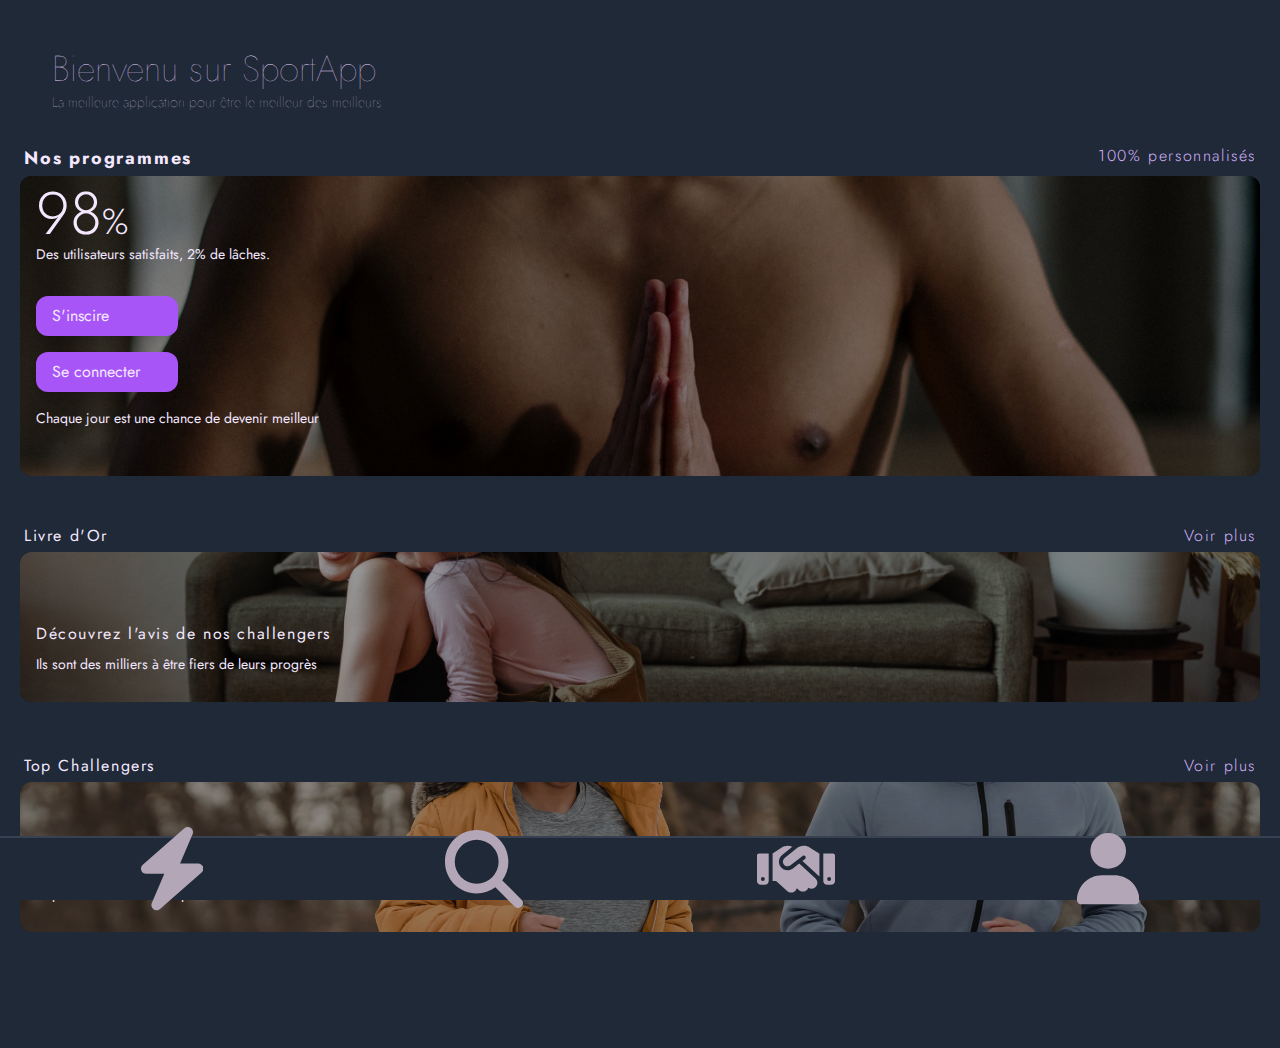
==== commit 0a0a1079: "fi" ====
--- a/index.html
+++ b/index.html
@@ -62,8 +62,8 @@
                 <h3 class="text-lg text-purple-100 tracking-widest font-bold">Nos programmes</h3>
                 <h4 class="text-base text-purple-300 font-light tracking-widest">100% personnalisés</h4>
             </div>
-            <div class="text-purple-100 pl-4 first-letter absolute z-20 translate-y-8">
-                <h3 class="text-4xl font-light"><span class="text-6xl">98</span>%</h3>
+            <div class="text-purple-100 pl-4 first-letter absolute z-20">
+                <h3 class="text-4xl font-light pt-2"><span class="text-6xl">98</span>%</h3>
                 <p class="text-sm">Des utilisateurs satisfaits, 2% de lâches.</p>
                 <div class="flex justify-around flex-col gap-4 my-4">
                     <a href="/src/inscription.html"
--- a/src/output.css
+++ b/src/output.css
@@ -758,6 +758,14 @@
   height: 4rem;
 }
 
+.h-1\/2 {
+  height: 50%;
+}
+
+.h-1\/4 {
+  height: 25%;
+}
+
 .w-10 {
   width: 2.5rem;
 }
@@ -809,6 +817,26 @@
   transform: translate(var(--tw-translate-x), var(--tw-translate-y)) rotate(var(--tw-rotate)) skewX(var(--tw-skew-x)) skewY(var(--tw-skew-y)) scaleX(var(--tw-scale-x)) scaleY(var(--tw-scale-y));
 }
 
+.translate-y-7 {
+  --tw-translate-y: 1.75rem;
+  transform: translate(var(--tw-translate-x), var(--tw-translate-y)) rotate(var(--tw-rotate)) skewX(var(--tw-skew-x)) skewY(var(--tw-skew-y)) scaleX(var(--tw-scale-x)) scaleY(var(--tw-scale-y));
+}
+
+.translate-y-6 {
+  --tw-translate-y: 1.5rem;
+  transform: translate(var(--tw-translate-x), var(--tw-translate-y)) rotate(var(--tw-rotate)) skewX(var(--tw-skew-x)) skewY(var(--tw-skew-y)) scaleX(var(--tw-scale-x)) scaleY(var(--tw-scale-y));
+}
+
+.translate-y-9 {
+  --tw-translate-y: 2.25rem;
+  transform: translate(var(--tw-translate-x), var(--tw-translate-y)) rotate(var(--tw-rotate)) skewX(var(--tw-skew-x)) skewY(var(--tw-skew-y)) scaleX(var(--tw-scale-x)) scaleY(var(--tw-scale-y));
+}
+
+.translate-y-3 {
+  --tw-translate-y: 0.75rem;
+  transform: translate(var(--tw-translate-x), var(--tw-translate-y)) rotate(var(--tw-rotate)) skewX(var(--tw-skew-x)) skewY(var(--tw-skew-y)) scaleX(var(--tw-scale-x)) scaleY(var(--tw-scale-y));
+}
+
 .flex-col {
   flex-direction: column;
 }
@@ -1097,6 +1125,10 @@
 
 .pb-2 {
   padding-bottom: 0.5rem;
+}
+
+.pt-2 {
+  padding-top: 0.5rem;
 }
 
 .text-center {
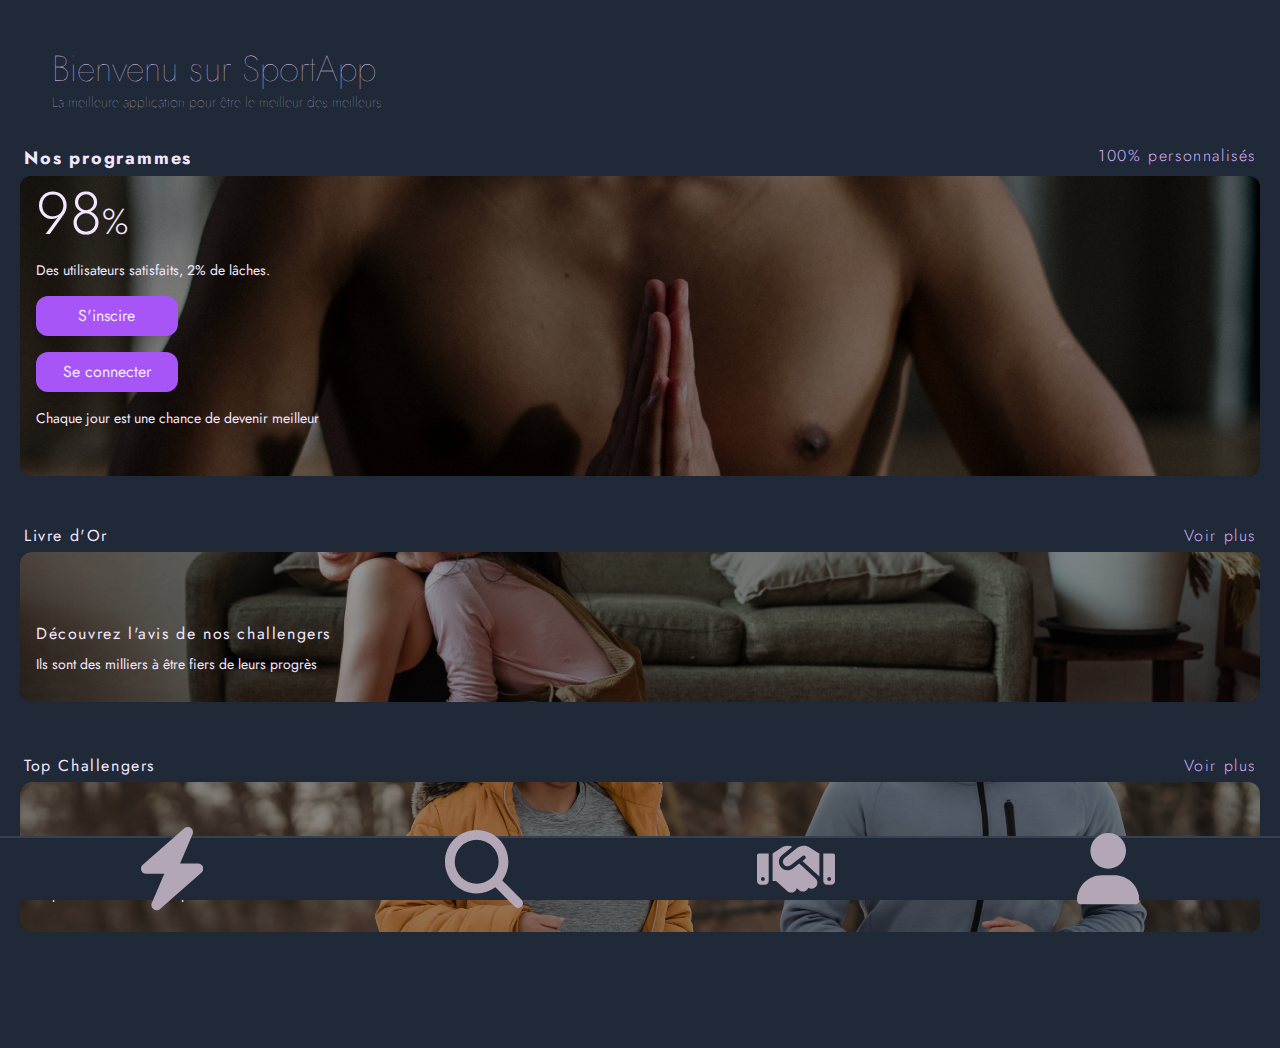
==== commit 05841901: "ff" ====
--- a/index.html
+++ b/index.html
@@ -57,25 +57,22 @@
         <h2 class="text-purple-100 text-sm font-thin pl-8 pt-1 pb-8">La meilleure application pour être le meilleur des
             meilleurs</h2>
 
-        <a href="#" class="">
+        <div href="#" class="">
             <div class="flex justify-between pb-1 px-1">
                 <h3 class="text-lg text-purple-100 tracking-widest font-bold">Nos programmes</h3>
                 <h4 class="text-base text-purple-300 font-light tracking-widest">100% personnalisés</h4>
             </div>
-            <div class="text-purple-100 pl-4 first-letter absolute z-20">
+            <div class="text-purple-100 pl-4 first-letter absolute z-20 flex flex-col gap-4">
                 <h3 class="text-4xl font-light pt-2"><span class="text-6xl">98</span>%</h3>
                 <p class="text-sm">Des utilisateurs satisfaits, 2% de lâches.</p>
-                <div class="flex justify-around flex-col gap-4 my-4">
+                <div class="flex justify-around flex-col gap-4 text-center">
                     <a href="/src/inscription.html"
                         class="bg-purple-500 w-1/2 px-4 py-2 rounded-xl shadow-xl active:bg-purple-800 hover:bg-purple-400">S'inscire</a>
                     <a href="/src/connexion.html"
                         class="bg-purple-500 w-1/2 px-4 py-2 rounded-xl shadow-xl active:bg-purple-800 hover:bg-purple-400">Se
                         connecter</a>
                 </div>
-
-                <h4 class="tracking-widest">
-                    <h4>
-                        <p class="text-sm">Chaque jour est une chance de devenir meilleur</p>
+                <p class="text-sm">Chaque jour est une chance de devenir meilleur</p>
             </div>
             <div class="">
                 <div class="relative">
@@ -88,52 +85,52 @@
                 </div>
 
             </div>
-        </a>
+            </a>
 
-        <a href="#" class="">
-            <div class="flex justify-between pb-1 px-1 pt-12">
-                <h3 class="text-base text-purple-100 tracking-widest">Livre d'Or</h3>
-                <h4 class="text-base text-purple-300 font-light tracking-widest">Voir plus</h4>
-            </div>
+            <a href="#" class="">
+                <div class="flex justify-between pb-1 px-1 pt-12">
+                    <h3 class="text-base text-purple-100 tracking-widest">Livre d'Or</h3>
+                    <h4 class="text-base text-purple-300 font-light tracking-widest">Voir plus</h4>
+                </div>
 
-            <div class="">
-                <div class="relative">
-                    <div class="bg-black w-full h-full rounded-xl z-0 absolute">
-                        <img class="object-cover w-full h-full rounded-xl" src="../images/avis.jpg" alt="">
+                <div class="">
+                    <div class="relative">
+                        <div class="bg-black w-full h-full rounded-xl z-0 absolute">
+                            <img class="object-cover w-full h-full rounded-xl" src="../images/avis.jpg" alt="">
+                        </div>
+
+                        <div class="bg-black w-full h-1/6 rounded-xl z-20 opacity-40">
+                        </div>
                     </div>
-
-                    <div class="bg-black w-full h-1/6 rounded-xl z-20 opacity-40">
+                    <div class="text-purple-100 -translate-y-20 pl-4 flex flex-col gap-2">
+                        <h4 class="tracking-widest">Découvrez l'avis de nos challengers</h4>
+                        <p class="text-sm">Ils sont des milliers à être fiers de leurs progrès</p>
                     </div>
                 </div>
-                <div class="text-purple-100 -translate-y-20 pl-4 flex flex-col gap-2">
-                    <h4 class="tracking-widest">Découvrez l'avis de nos challengers</h4>
-                    <p class="text-sm">Ils sont des milliers à être fiers de leurs progrès</p>
+            </a>
+            <a href="#" class="">
+                <div class="flex justify-between pb-1 px-1">
+                    <h3 class="text-base text-purple-100 tracking-widest">Top Challengers</h3>
+                    <h4 class="text-base text-purple-300 font-light tracking-widest">Voir plus</h4>
                 </div>
-            </div>
-        </a>
-        <a href="#" class="">
-            <div class="flex justify-between pb-1 px-1">
-                <h3 class="text-base text-purple-100 tracking-widest">Top Challengers</h3>
-                <h4 class="text-base text-purple-300 font-light tracking-widest">Voir plus</h4>
-            </div>
 
-            <div class="">
-                <div class="relative">
-                    <div class="bg-black w-full h-full rounded-xl z-0 absolute">
-                        <img class="object-cover w-full h-full rounded-xl" src="../images/best.jpg" alt="">
+                <div class="">
+                    <div class="relative">
+                        <div class="bg-black w-full h-full rounded-xl z-0 absolute">
+                            <img class="object-cover w-full h-full rounded-xl" src="../images/best.jpg" alt="">
+                        </div>
+
+                        <div class="bg-black w-full h-1/6 rounded-xl z-20 opacity-40">
+                        </div>
                     </div>
-
-                    <div class="bg-black w-full h-1/6 rounded-xl z-20 opacity-40">
+                    <div class="text-purple-100 -translate-y-20 pl-4 flex flex-col gap-2">
+                        <h4 class="tracking-widest">Découvrez nos Top Challengers</h4>
+                        <p class="text-sm">Inspirez vous de leurs exploits</p>
                     </div>
                 </div>
-                <div class="text-purple-100 -translate-y-20 pl-4 flex flex-col gap-2">
-                    <h4 class="tracking-widest">Découvrez nos Top Challengers</h4>
-                    <p class="text-sm">Inspirez vous de leurs exploits</p>
-                </div>
-            </div>
-        </a>
+            </a>
 
-        <div class="w-full h-16"></div>
+            <div class="w-full h-16"></div>
 
     </main>
 
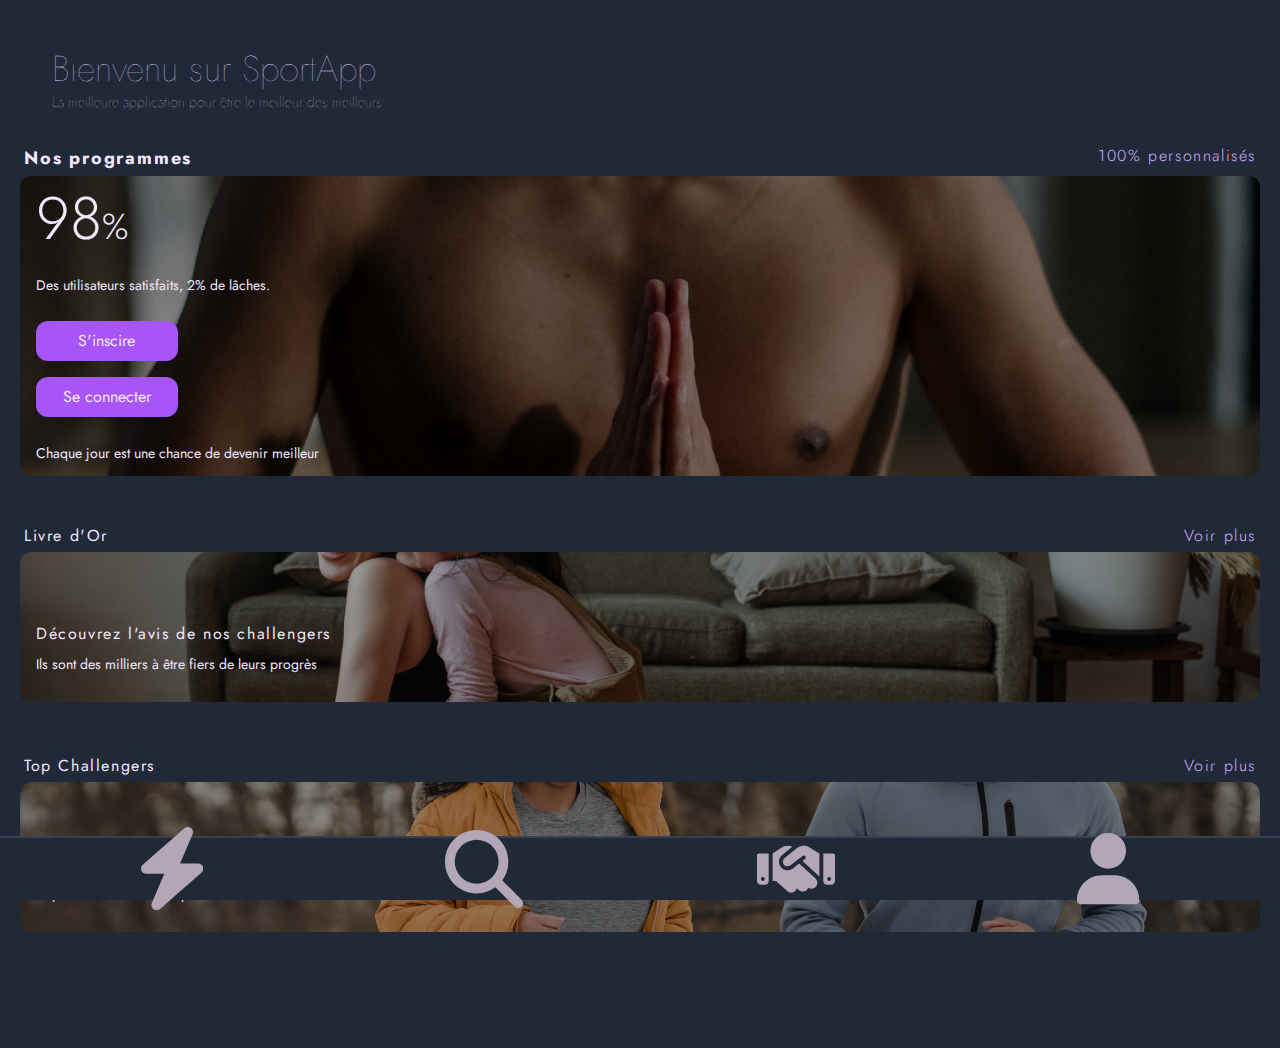
==== commit d3967c7c: "fff" ====
--- a/index.html
+++ b/index.html
@@ -62,8 +62,8 @@
                 <h3 class="text-lg text-purple-100 tracking-widest font-bold">Nos programmes</h3>
                 <h4 class="text-base text-purple-300 font-light tracking-widest">100% personnalisés</h4>
             </div>
-            <div class="text-purple-100 pl-4 first-letter absolute z-20 flex flex-col gap-4">
-                <h3 class="text-4xl font-light pt-2"><span class="text-6xl">98</span>%</h3>
+            <div class="text-purple-100 pl-4 first-letter absolute z-20 flex flex-col h-1/3 justify-around">
+                <h3 class="text-4xl font-light"><span class="text-6xl">98</span>%</h3>
                 <p class="text-sm">Des utilisateurs satisfaits, 2% de lâches.</p>
                 <div class="flex justify-around flex-col gap-4 text-center">
                     <a href="/src/inscription.html"
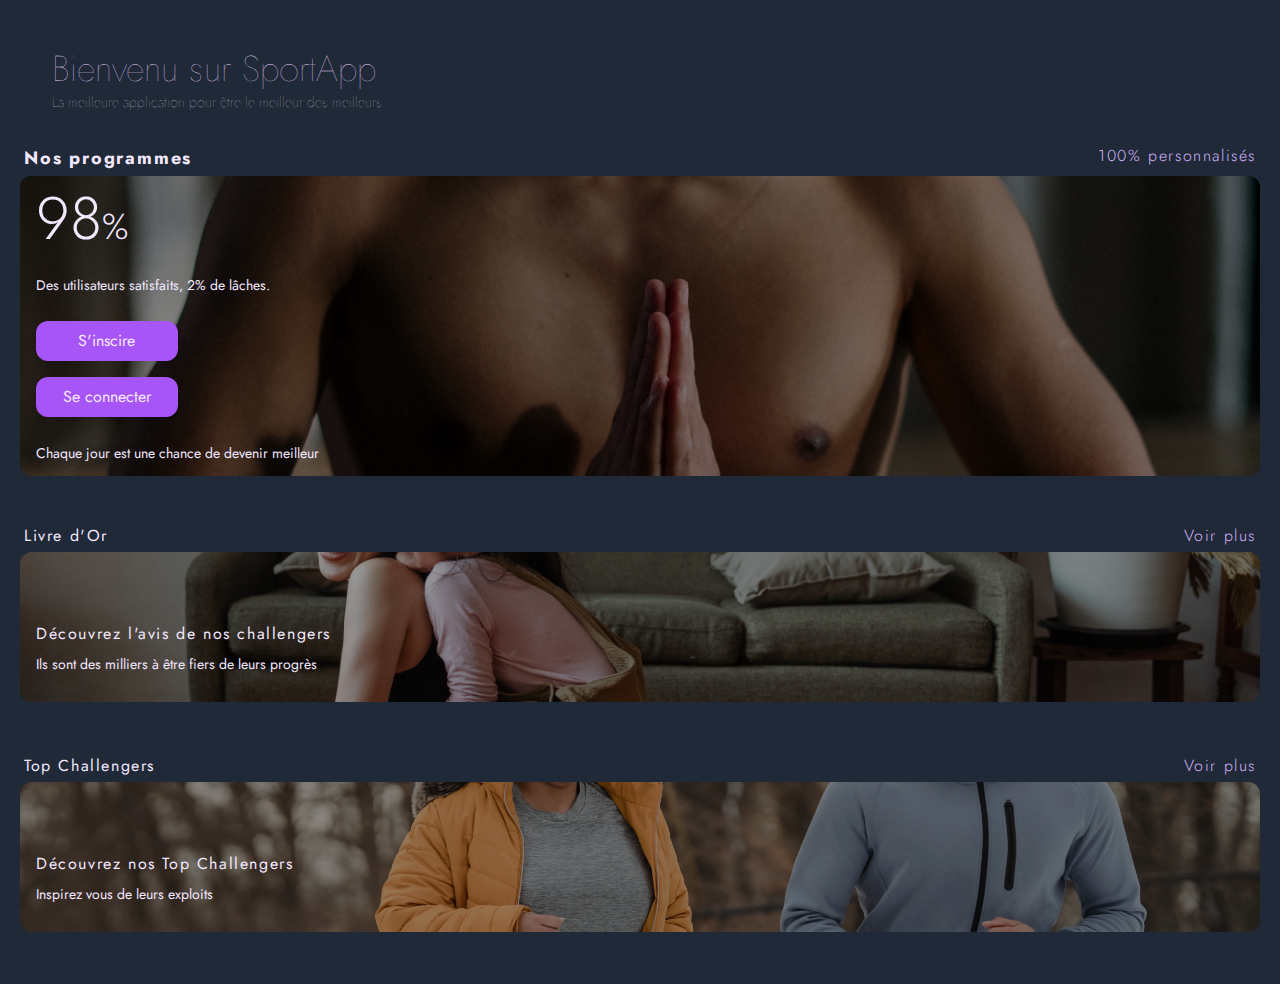
==== commit d5fa6f87: "fffff" ====
--- a/index.html
+++ b/index.html
@@ -14,44 +14,6 @@
 </head>
 
 <body class="bg-gray-800">
-    <div class="fixed z-50 bottom-0 w-full bg-gray-800 text-white p-4 flex h-16 border-t-2 border-gray-700">
-        <div class="w-full flex items-center">
-            <a href="index.html" class="w-full flex justify-around">
-                <svg width="20%" fill="#B3A7B7" class="text-purple-400" xmlns="http://www.w3.org/2000/svg"
-                    viewBox="0 0 384 512">
-                    <path
-                        d="M317.4 44.6c5.9-13.7 1.5-29.7-10.6-38.5s-28.6-8-39.9 1.8l-256 224C.9 240.7-2.6 254.8 2 267.3S18.7 288 32 288H143.5L66.6 467.4c-5.9 13.7-1.5 29.7 10.6 38.5s28.6 8 39.9-1.8l256-224c10-8.8 13.6-22.9 8.9-35.3s-16.6-20.7-30-20.7H240.5L317.4 44.6z" />
-                </svg>
-                </svg>
-            </a>
-        </div>
-        <div class="w-full flex items-center">
-            <a href="/src/entrainement.html" class="w-full flex justify-around">
-                <svg width="25%" fill="#B3A7B7" xmlns="http://www.w3.org/2000/svg" viewBox="0 0 512 512">
-                    <path
-                        d="M416 208c0 45.9-14.9 88.3-40 122.7L502.6 457.4c12.5 12.5 12.5 32.8 0 45.3s-32.8 12.5-45.3 0L330.7 376c-34.4 25.2-76.8 40-122.7 40C93.1 416 0 322.9 0 208S93.1 0 208 0S416 93.1 416 208zM208 352a144 144 0 1 0 0-288 144 144 0 1 0 0 288z" />
-                </svg>
-            </a>
-        </div>
-        <div class="w-full flex items-center">
-            <a href="/src/social.html" class="w-full flex justify-around">
-                <svg width="25%" fill="#B3A7B7" xmlns="http://www.w3.org/2000/svg" viewBox="0 0 640 512">
-                    <path
-                        d="M323.4 85.2l-96.8 78.4c-16.1 13-19.2 36.4-7 53.1c12.9 17.8 38 21.3 55.3 7.8l99.3-77.2c7-5.4 17-4.2 22.5 2.8s4.2 17-2.8 22.5l-20.9 16.2L512 316.8V128h-.7l-3.9-2.5L434.8 79c-15.3-9.8-33.2-15-51.4-15c-21.8 0-43 7.5-60 21.2zm22.8 124.4l-51.7 40.2C263 274.4 217.3 268 193.7 235.6c-22.2-30.5-16.6-73.1 12.7-96.8l83.2-67.3c-11.6-4.9-24.1-7.4-36.8-7.4C234 64 215.7 69.6 200 80l-72 48V352h28.2l91.4 83.4c19.6 17.9 49.9 16.5 67.8-3.1c5.5-6.1 9.2-13.2 11.1-20.6l17 15.6c19.5 17.9 49.9 16.6 67.8-2.9c4.5-4.9 7.8-10.6 9.9-16.5c19.4 13 45.8 10.3 62.1-7.5c17.9-19.5 16.6-49.9-2.9-67.8l-134.2-123zM16 128c-8.8 0-16 7.2-16 16V352c0 17.7 14.3 32 32 32H64c17.7 0 32-14.3 32-32V128H16zM48 320a16 16 0 1 1 0 32 16 16 0 1 1 0-32zM544 128V352c0 17.7 14.3 32 32 32h32c17.7 0 32-14.3 32-32V144c0-8.8-7.2-16-16-16H544zm32 208a16 16 0 1 1 32 0 16 16 0 1 1 -32 0z" />
-                </svg>
-            </a>
-        </div>
-        <div class="w-full flex items-center">
-            <a href="/src/user.html" class="w-full flex justify-around">
-                <svg width="20%" fill="#B3A7B7" xmlns="http://www.w3.org/2000/svg" viewBox="0 0 448 512">
-                    <path
-                        d="M224 256A128 128 0 1 0 224 0a128 128 0 1 0 0 256zm-45.7 48C79.8 304 0 383.8 0 482.3C0 498.7 13.3 512 29.7 512H418.3c16.4 0 29.7-13.3 29.7-29.7C448 383.8 368.2 304 269.7 304H178.3z" />
-                </svg>
-                </svg>
-            </a>
-        </div>
-    </div>
-
     <main class="bg-gray-800 mx-5">
         <h1 class="text-purple-200 text-4xl font-thin pl-8 pt-12">Bienvenu sur SportApp</h1>
         <h2 class="text-purple-100 text-sm font-thin pl-8 pt-1 pb-8">La meilleure application pour être le meilleur des
@@ -129,9 +91,6 @@
                     </div>
                 </div>
             </a>
-
-            <div class="w-full h-16"></div>
-
     </main>
 
 
@@ -139,6 +98,4 @@
 
 </body>
 
-<script src="src/index.js"></script>
-
 </html>--- a/src/output.css
+++ b/src/output.css
@@ -702,6 +702,10 @@
   margin-top: 2.5rem;
 }
 
+.mb-4 {
+  margin-bottom: 1rem;
+}
+
 .block {
   display: block;
 }
@@ -1061,6 +1065,11 @@
 .px-8 {
   padding-left: 2rem;
   padding-right: 2rem;
+}
+
+.py-5 {
+  padding-top: 1.25rem;
+  padding-bottom: 1.25rem;
 }
 
 .pb-1 {
@@ -1293,6 +1302,26 @@
 
 /* npx tailwindcss -i ./src/input.css -o ./src/output.css --watch */
 
+.placeholder\:text-sm::-moz-placeholder {
+  font-size: 0.875rem;
+  line-height: 1.25rem;
+}
+
+.placeholder\:text-sm::placeholder {
+  font-size: 0.875rem;
+  line-height: 1.25rem;
+}
+
+.placeholder\:text-xs::-moz-placeholder {
+  font-size: 0.75rem;
+  line-height: 1rem;
+}
+
+.placeholder\:text-xs::placeholder {
+  font-size: 0.75rem;
+  line-height: 1rem;
+}
+
 .hover\:bg-\[\#050708\]\/80:hover {
   background-color: rgb(5 7 8 / 0.8);
 }
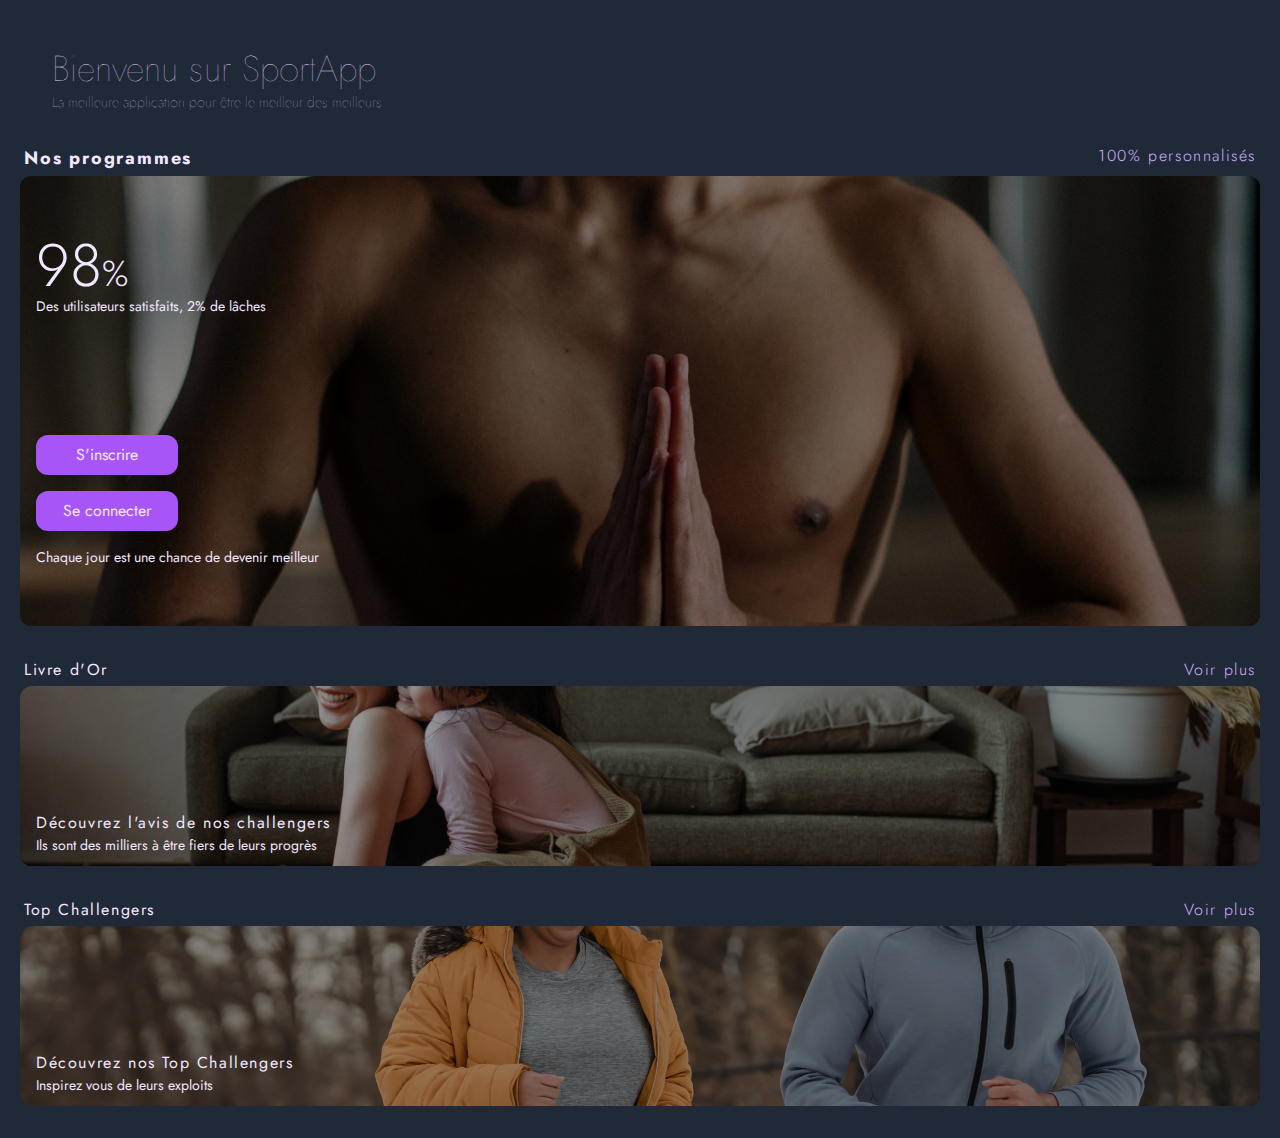
==== commit 5a74ef00: "changes" ====
--- a/index.html
+++ b/index.html
@@ -24,17 +24,20 @@
                 <h3 class="text-lg text-purple-100 tracking-widest font-bold">Nos programmes</h3>
                 <h4 class="text-base text-purple-300 font-light tracking-widest">100% personnalisés</h4>
             </div>
-            <div class="text-purple-100 pl-4 first-letter absolute z-20 flex flex-col h-1/3 justify-around">
-                <h3 class="text-4xl font-light"><span class="text-6xl">98</span>%</h3>
-                <p class="text-sm">Des utilisateurs satisfaits, 2% de lâches.</p>
+            <div class="text-purple-100 pl-4 first-letter absolute z-20 flex flex-col h-1/2 justify-around">
+                <div>
+                    <h3 class="text-4xl font-light"><span class="text-6xl">98</span>%</h3>
+                <p class="text-sm">Des utilisateurs satisfaits, 2% de lâches</p>
+                </div>
+                
                 <div class="flex justify-around flex-col gap-4 text-center">
                     <a href="/src/inscription.html"
-                        class="bg-purple-500 w-1/2 px-4 py-2 rounded-xl shadow-xl active:bg-purple-800 hover:bg-purple-400">S'inscire</a>
+                        class="bg-purple-500 w-1/2 py-2 rounded-xl shadow-xl active:bg-purple-800 hover:bg-purple-400">S'inscrire</a>
                     <a href="/src/connexion.html"
-                        class="bg-purple-500 w-1/2 px-4 py-2 rounded-xl shadow-xl active:bg-purple-800 hover:bg-purple-400">Se
+                        class="bg-purple-500 w-1/2 py-2 rounded-xl shadow-xl active:bg-purple-800 hover:bg-purple-400">Se
                         connecter</a>
+                        <p class="text-sm">Chaque jour est une chance de devenir meilleur</p>
                 </div>
-                <p class="text-sm">Chaque jour est une chance de devenir meilleur</p>
             </div>
             <div class="">
                 <div class="relative">
@@ -42,55 +45,64 @@
                         <img class="object-cover w-full h-full rounded-xl" src="../images/namaste.jpg" alt="">
                     </div>
 
-                    <div class="bg-black w-full h-1/3 rounded-xl z-20 opacity-40">
+                    <div class="bg-black w-full h-1/2 rounded-xl z-20 opacity-40">
                     </div>
                 </div>
 
             </div>
             </a>
 
-            <a href="#" class="">
-                <div class="flex justify-between pb-1 px-1 pt-12">
+            <div href="#" class="my-8">
+                <div class="flex justify-between pb-1 px-1">
                     <h3 class="text-base text-purple-100 tracking-widest">Livre d'Or</h3>
                     <h4 class="text-base text-purple-300 font-light tracking-widest">Voir plus</h4>
                 </div>
 
-                <div class="">
-                    <div class="relative">
-                        <div class="bg-black w-full h-full rounded-xl z-0 absolute">
-                            <img class="object-cover w-full h-full rounded-xl" src="../images/avis.jpg" alt="">
-                        </div>
-
-                        <div class="bg-black w-full h-1/6 rounded-xl z-20 opacity-40">
+                <a href="#" class="py-2">
+                    <div class="text-purple-100 pl-4 first-letter absolute z-20 h-1/5 flex flex-col justify-around">
+                        <div class="h-1/2"></div>
+                        <div>
+                            <h4 class="tracking-widest">Découvrez l'avis de nos challengers</h4>
+                            <p class="text-sm">Ils sont des milliers à être fiers de leurs progrès</p>
                         </div>
                     </div>
-                    <div class="text-purple-100 -translate-y-20 pl-4 flex flex-col gap-2">
-                        <h4 class="tracking-widest">Découvrez l'avis de nos challengers</h4>
-                        <p class="text-sm">Ils sont des milliers à être fiers de leurs progrès</p>
+                    <div class="">
+                        <div class="relative">
+                            <div class="bg-black w-full h-full rounded-xl z-0 absolute">
+                                <img class="object-cover w-full h-full rounded-xl" src="../images/avis.jpg" alt="">
+                            </div>
+                            <div class="bg-black w-full h-1/5 rounded-xl z-20 opacity-40">
+                            </div>
+                        </div>
                     </div>
-                </div>
-            </a>
-            <a href="#" class="">
+                </a>
+            </div>
+
+            <div href="#" class="my-8">
                 <div class="flex justify-between pb-1 px-1">
                     <h3 class="text-base text-purple-100 tracking-widest">Top Challengers</h3>
                     <h4 class="text-base text-purple-300 font-light tracking-widest">Voir plus</h4>
                 </div>
 
-                <div class="">
-                    <div class="relative">
-                        <div class="bg-black w-full h-full rounded-xl z-0 absolute">
-                            <img class="object-cover w-full h-full rounded-xl" src="../images/best.jpg" alt="">
-                        </div>
-
-                        <div class="bg-black w-full h-1/6 rounded-xl z-20 opacity-40">
+                <a href="#" class="py-2">
+                    <div class="text-purple-100 pl-4 first-letter absolute z-20 h-1/5 flex flex-col justify-around">
+                        <div class="h-1/2"></div>
+                        <div>
+                            <h4 class="tracking-widest">Découvrez nos Top Challengers</h4>
+                        <p class="text-sm">Inspirez vous de leurs exploits</p>
                         </div>
                     </div>
-                    <div class="text-purple-100 -translate-y-20 pl-4 flex flex-col gap-2">
-                        <h4 class="tracking-widest">Découvrez nos Top Challengers</h4>
-                        <p class="text-sm">Inspirez vous de leurs exploits</p>
+                    <div class="">
+                        <div class="relative">
+                            <div class="bg-black w-full h-full rounded-xl z-0 absolute">
+                                <img class="object-cover w-full h-full rounded-xl" src="../images/best.jpg" alt="">
+                            </div>
+                            <div class="bg-black w-full h-1/5 rounded-xl z-20 opacity-40">
+                            </div>
+                        </div>
                     </div>
-                </div>
-            </a>
+                </a>
+            </div>
     </main>
 
 
--- a/src/output.css
+++ b/src/output.css
@@ -554,44 +554,80 @@
   left: 0px;
 }
 
+.left-4 {
+  left: 1rem;
+}
+
 .top-3 {
   top: 0.75rem;
 }
 
-.top-20 {
-  top: 5rem;
-}
-
-.right-10 {
-  right: 2.5rem;
-}
-
-.bottom-2 {
-  bottom: 0.5rem;
-}
-
-.bottom-4 {
-  bottom: 1rem;
-}
-
 .right-4 {
   right: 1rem;
 }
 
-.top-2 {
-  top: 0.5rem;
-}
-
-.right-3 {
-  right: 0.75rem;
-}
-
-.left-3 {
-  left: 0.75rem;
-}
-
-.left-4 {
-  left: 1rem;
+.left-8 {
+  left: 2rem;
+}
+
+.left-12 {
+  left: 3rem;
+}
+
+.-left-2 {
+  left: -0.5rem;
+}
+
+.-left-1 {
+  left: -0.25rem;
+}
+
+.-left-0 {
+  left: -0px;
+}
+
+.-left-0\.5 {
+  left: -0.125rem;
+}
+
+.-left-\[10px\] {
+  left: -10px;
+}
+
+.-left-\[5px\] {
+  left: -5px;
+}
+
+.-left-\[2px\] {
+  left: -2px;
+}
+
+.-left-\[1px\] {
+  left: -1px;
+}
+
+.-left-\[0px\] {
+  left: -0px;
+}
+
+.right-1 {
+  right: 0.25rem;
+}
+
+.right-20 {
+  right: 5rem;
+}
+
+.right-40 {
+  right: 10rem;
+}
+
+.right-36 {
+  right: 9rem;
+}
+
+.right-32 {
+  right: 8rem;
 }
 
 .z-0 {
@@ -604,6 +640,16 @@
 
 .z-50 {
   z-index: 50;
+}
+
+.mx-11 {
+  margin-left: 2.75rem;
+  margin-right: 2.75rem;
+}
+
+.mx-12 {
+  margin-left: 3rem;
+  margin-right: 3rem;
 }
 
 .mx-5 {
@@ -611,59 +657,34 @@
   margin-right: 1.25rem;
 }
 
+.my-10 {
+  margin-top: 2.5rem;
+  margin-bottom: 2.5rem;
+}
+
+.my-4 {
+  margin-top: 1rem;
+  margin-bottom: 1rem;
+}
+
 .my-5 {
   margin-top: 1.25rem;
   margin-bottom: 1.25rem;
 }
 
-.my-1 {
-  margin-top: 0.25rem;
-  margin-bottom: 0.25rem;
-}
-
-.my-3 {
-  margin-top: 0.75rem;
-  margin-bottom: 0.75rem;
-}
-
-.my-4 {
-  margin-top: 1rem;
-  margin-bottom: 1rem;
-}
-
-.my-10 {
-  margin-top: 2.5rem;
-  margin-bottom: 2.5rem;
-}
-
-.mx-2 {
-  margin-left: 0.5rem;
-  margin-right: 0.5rem;
-}
-
-.mx-4 {
-  margin-left: 1rem;
-  margin-right: 1rem;
-}
-
-.mx-1 {
-  margin-left: 0.25rem;
-  margin-right: 0.25rem;
-}
-
-.mx-20 {
-  margin-left: 5rem;
-  margin-right: 5rem;
-}
-
-.mx-12 {
-  margin-left: 3rem;
-  margin-right: 3rem;
-}
-
-.mx-11 {
-  margin-left: 2.75rem;
-  margin-right: 2.75rem;
+.my-8 {
+  margin-top: 2rem;
+  margin-bottom: 2rem;
+}
+
+.my-2 {
+  margin-top: 0.5rem;
+  margin-bottom: 0.5rem;
+}
+
+.my-6 {
+  margin-top: 1.5rem;
+  margin-bottom: 1.5rem;
 }
 
 .-ml-1 {
@@ -674,6 +695,10 @@
   margin-right: -0.25rem;
 }
 
+.mb-10 {
+  margin-bottom: 2.5rem;
+}
+
 .mb-2 {
   margin-bottom: 0.5rem;
 }
@@ -690,20 +715,12 @@
   margin-right: 0.5rem;
 }
 
-.mb-10 {
-  margin-bottom: 2.5rem;
-}
-
-.mt-20 {
-  margin-top: 5rem;
-}
-
 .mt-10 {
   margin-top: 2.5rem;
 }
 
-.mb-4 {
-  margin-bottom: 1rem;
+.ml-4 {
+  margin-left: 1rem;
 }
 
 .block {
@@ -718,18 +735,30 @@
   display: inline-flex;
 }
 
+.h-1\/2 {
+  height: 50%;
+}
+
 .h-1\/3 {
   height: 33.333333%;
 }
 
-.h-1\/6 {
-  height: 16.666667%;
+.h-1\/5 {
+  height: 20%;
 }
 
 .h-10 {
   height: 2.5rem;
 }
 
+.h-16 {
+  height: 4rem;
+}
+
+.h-20 {
+  height: 5rem;
+}
+
 .h-24 {
   height: 6rem;
 }
@@ -754,20 +783,12 @@
   height: 100%;
 }
 
-.h-20 {
-  height: 5rem;
-}
-
-.h-16 {
-  height: 4rem;
-}
-
-.h-1\/2 {
-  height: 50%;
-}
-
-.h-1\/4 {
-  height: 25%;
+.h-8 {
+  height: 2rem;
+}
+
+.w-1\/2 {
+  width: 50%;
 }
 
 .w-10 {
@@ -794,51 +815,12 @@
   width: 100%;
 }
 
-.w-20 {
-  width: 5rem;
-}
-
-.w-1\/3 {
-  width: 33.333333%;
-}
-
-.w-1\/2 {
-  width: 50%;
-}
-
-.-translate-y-14 {
-  --tw-translate-y: -3.5rem;
-  transform: translate(var(--tw-translate-x), var(--tw-translate-y)) rotate(var(--tw-rotate)) skewX(var(--tw-skew-x)) skewY(var(--tw-skew-y)) scaleX(var(--tw-scale-x)) scaleY(var(--tw-scale-y));
-}
-
-.-translate-y-20 {
-  --tw-translate-y: -5rem;
-  transform: translate(var(--tw-translate-x), var(--tw-translate-y)) rotate(var(--tw-rotate)) skewX(var(--tw-skew-x)) skewY(var(--tw-skew-y)) scaleX(var(--tw-scale-x)) scaleY(var(--tw-scale-y));
-}
-
-.translate-y-8 {
-  --tw-translate-y: 2rem;
-  transform: translate(var(--tw-translate-x), var(--tw-translate-y)) rotate(var(--tw-rotate)) skewX(var(--tw-skew-x)) skewY(var(--tw-skew-y)) scaleX(var(--tw-scale-x)) scaleY(var(--tw-scale-y));
-}
-
-.translate-y-7 {
-  --tw-translate-y: 1.75rem;
-  transform: translate(var(--tw-translate-x), var(--tw-translate-y)) rotate(var(--tw-rotate)) skewX(var(--tw-skew-x)) skewY(var(--tw-skew-y)) scaleX(var(--tw-scale-x)) scaleY(var(--tw-scale-y));
-}
-
-.translate-y-6 {
-  --tw-translate-y: 1.5rem;
-  transform: translate(var(--tw-translate-x), var(--tw-translate-y)) rotate(var(--tw-rotate)) skewX(var(--tw-skew-x)) skewY(var(--tw-skew-y)) scaleX(var(--tw-scale-x)) scaleY(var(--tw-scale-y));
-}
-
-.translate-y-9 {
-  --tw-translate-y: 2.25rem;
-  transform: translate(var(--tw-translate-x), var(--tw-translate-y)) rotate(var(--tw-rotate)) skewX(var(--tw-skew-x)) skewY(var(--tw-skew-y)) scaleX(var(--tw-scale-x)) scaleY(var(--tw-scale-y));
-}
-
-.translate-y-3 {
-  --tw-translate-y: 0.75rem;
-  transform: translate(var(--tw-translate-x), var(--tw-translate-y)) rotate(var(--tw-rotate)) skewX(var(--tw-skew-x)) skewY(var(--tw-skew-y)) scaleX(var(--tw-scale-x)) scaleY(var(--tw-scale-y));
+.w-8 {
+  width: 2rem;
+}
+
+.shrink-0 {
+  flex-shrink: 0;
 }
 
 .flex-col {
@@ -869,10 +851,18 @@
   justify-content: space-around;
 }
 
+.justify-evenly {
+  justify-content: space-evenly;
+}
+
 .gap-10 {
   gap: 2.5rem;
 }
 
+.gap-2 {
+  gap: 0.5rem;
+}
+
 .gap-4 {
   gap: 1rem;
 }
@@ -881,12 +871,22 @@
   gap: 1.5rem;
 }
 
-.gap-5 {
-  gap: 1.25rem;
-}
-
-.gap-2 {
-  gap: 0.5rem;
+.space-x-2 > :not([hidden]) ~ :not([hidden]) {
+  --tw-space-x-reverse: 0;
+  margin-right: calc(0.5rem * var(--tw-space-x-reverse));
+  margin-left: calc(0.5rem * calc(1 - var(--tw-space-x-reverse)));
+}
+
+.space-x-2\.5 > :not([hidden]) ~ :not([hidden]) {
+  --tw-space-x-reverse: 0;
+  margin-right: calc(0.625rem * var(--tw-space-x-reverse));
+  margin-left: calc(0.625rem * calc(1 - var(--tw-space-x-reverse)));
+}
+
+.space-y-4 > :not([hidden]) ~ :not([hidden]) {
+  --tw-space-y-reverse: 0;
+  margin-top: calc(1rem * calc(1 - var(--tw-space-y-reverse)));
+  margin-bottom: calc(1rem * var(--tw-space-y-reverse));
 }
 
 .overflow-hidden {
@@ -905,20 +905,24 @@
   border-radius: 0.5rem;
 }
 
+.rounded-md {
+  border-radius: 0.375rem;
+}
+
 .rounded-xl {
   border-radius: 0.75rem;
 }
 
-.rounded-md {
-  border-radius: 0.375rem;
-}
-
 .border {
   border-width: 1px;
 }
 
 .border-t-2 {
   border-top-width: 2px;
+}
+
+.border-none {
+  border-style: none;
 }
 
 .border-blue-700 {
@@ -941,6 +945,21 @@
   border-color: rgb(55 65 81 / var(--tw-border-opacity));
 }
 
+.border-blue-600 {
+  --tw-border-opacity: 1;
+  border-color: rgb(37 99 235 / var(--tw-border-opacity));
+}
+
+.border-gray-500 {
+  --tw-border-opacity: 1;
+  border-color: rgb(107 114 128 / var(--tw-border-opacity));
+}
+
+.border-purple-500 {
+  --tw-border-opacity: 1;
+  border-color: rgb(168 85 247 / var(--tw-border-opacity));
+}
+
 .bg-\[\#050708\] {
   --tw-bg-opacity: 1;
   background-color: rgb(5 7 8 / var(--tw-bg-opacity));
@@ -976,29 +995,64 @@
   background-color: rgb(239 68 68 / var(--tw-bg-opacity));
 }
 
+.bg-slate-600 {
+  --tw-bg-opacity: 1;
+  background-color: rgb(71 85 105 / var(--tw-bg-opacity));
+}
+
+.bg-slate-700 {
+  --tw-bg-opacity: 1;
+  background-color: rgb(51 65 85 / var(--tw-bg-opacity));
+}
+
 .bg-white {
   --tw-bg-opacity: 1;
   background-color: rgb(255 255 255 / var(--tw-bg-opacity));
 }
 
-.bg-slate-700 {
-  --tw-bg-opacity: 1;
-  background-color: rgb(51 65 85 / var(--tw-bg-opacity));
-}
-
-.bg-slate-800 {
-  --tw-bg-opacity: 1;
-  background-color: rgb(30 41 59 / var(--tw-bg-opacity));
-}
-
-.bg-slate-900 {
-  --tw-bg-opacity: 1;
-  background-color: rgb(15 23 42 / var(--tw-bg-opacity));
-}
-
-.bg-slate-600 {
-  --tw-bg-opacity: 1;
-  background-color: rgb(71 85 105 / var(--tw-bg-opacity));
+.bg-gray-500 {
+  --tw-bg-opacity: 1;
+  background-color: rgb(107 114 128 / var(--tw-bg-opacity));
+}
+
+.bg-gray-700 {
+  --tw-bg-opacity: 1;
+  background-color: rgb(55 65 81 / var(--tw-bg-opacity));
+}
+
+.bg-yellow-400 {
+  --tw-bg-opacity: 1;
+  background-color: rgb(250 204 21 / var(--tw-bg-opacity));
+}
+
+.bg-gray-600 {
+  --tw-bg-opacity: 1;
+  background-color: rgb(75 85 99 / var(--tw-bg-opacity));
+}
+
+.bg-yellow-600 {
+  --tw-bg-opacity: 1;
+  background-color: rgb(202 138 4 / var(--tw-bg-opacity));
+}
+
+.bg-yellow-500 {
+  --tw-bg-opacity: 1;
+  background-color: rgb(234 179 8 / var(--tw-bg-opacity));
+}
+
+.bg-yellow-700 {
+  --tw-bg-opacity: 1;
+  background-color: rgb(161 98 7 / var(--tw-bg-opacity));
+}
+
+.bg-gray-100 {
+  --tw-bg-opacity: 1;
+  background-color: rgb(243 244 246 / var(--tw-bg-opacity));
+}
+
+.bg-slate-300 {
+  --tw-bg-opacity: 1;
+  background-color: rgb(203 213 225 / var(--tw-bg-opacity));
 }
 
 .object-cover {
@@ -1006,6 +1060,15 @@
      object-fit: cover;
 }
 
+.object-fill {
+  -o-object-fit: fill;
+     object-fit: fill;
+}
+
+.p-1 {
+  padding: 0.25rem;
+}
+
 .p-2 {
   padding: 0.5rem;
 }
@@ -1018,8 +1081,12 @@
   padding: 1rem;
 }
 
-.p-1 {
-  padding: 0.25rem;
+.p-5 {
+  padding: 1.25rem;
+}
+
+.p-8 {
+  padding: 2rem;
 }
 
 .px-1 {
@@ -1037,11 +1104,6 @@
   padding-right: 1.25rem;
 }
 
-.py-10 {
-  padding-top: 2.5rem;
-  padding-bottom: 2.5rem;
-}
-
 .py-2 {
   padding-top: 0.5rem;
   padding-bottom: 0.5rem;
@@ -1052,34 +1114,25 @@
   padding-bottom: 0.625rem;
 }
 
+.py-5 {
+  padding-top: 1.25rem;
+  padding-bottom: 1.25rem;
+}
+
 .py-8 {
   padding-top: 2rem;
   padding-bottom: 2rem;
 }
 
-.px-6 {
-  padding-left: 1.5rem;
-  padding-right: 1.5rem;
-}
-
-.px-8 {
-  padding-left: 2rem;
-  padding-right: 2rem;
-}
-
-.py-5 {
-  padding-top: 1.25rem;
-  padding-bottom: 1.25rem;
+.py-4 {
+  padding-top: 1rem;
+  padding-bottom: 1rem;
 }
 
 .pb-1 {
   padding-bottom: 0.25rem;
 }
 
-.pb-10 {
-  padding-bottom: 2.5rem;
-}
-
 .pb-4 {
   padding-bottom: 1rem;
 }
@@ -1120,24 +1173,16 @@
   padding-top: 5rem;
 }
 
+.pt-4 {
+  padding-top: 1rem;
+}
+
 .pt-5 {
   padding-top: 1.25rem;
 }
 
 .pt-8 {
   padding-top: 2rem;
-}
-
-.pt-4 {
-  padding-top: 1rem;
-}
-
-.pb-2 {
-  padding-bottom: 0.5rem;
-}
-
-.pt-2 {
-  padding-top: 0.5rem;
 }
 
 .text-center {
@@ -1174,11 +1219,6 @@
   line-height: 1.25rem;
 }
 
-.text-xl {
-  font-size: 1.25rem;
-  line-height: 1.75rem;
-}
-
 .text-xs {
   font-size: 0.75rem;
   line-height: 1rem;
@@ -1212,6 +1252,10 @@
   font-style: italic;
 }
 
+.leading-tight {
+  line-height: 1.25;
+}
+
 .tracking-widest {
   letter-spacing: 0.1em;
 }
@@ -1271,17 +1315,39 @@
   color: rgb(255 255 255 / var(--tw-text-opacity));
 }
 
-.text-slate-700 {
+.text-purple-50 {
   --tw-text-opacity: 1;
-  color: rgb(51 65 85 / var(--tw-text-opacity));
+  color: rgb(250 245 255 / var(--tw-text-opacity));
+}
+
+.text-yellow-200 {
+  --tw-text-opacity: 1;
+  color: rgb(254 240 138 / var(--tw-text-opacity));
+}
+
+.text-purple-500 {
+  --tw-text-opacity: 1;
+  color: rgb(168 85 247 / var(--tw-text-opacity));
 }
 
 .underline {
   text-decoration-line: underline;
 }
 
+.underline-offset-2 {
+  text-underline-offset: 2px;
+}
+
 .opacity-40 {
   opacity: 0.4;
+}
+
+.opacity-80 {
+  opacity: 0.8;
+}
+
+.opacity-20 {
+  opacity: 0.2;
 }
 
 .shadow-sm {
@@ -1302,16 +1368,6 @@
 
 /* npx tailwindcss -i ./src/input.css -o ./src/output.css --watch */
 
-.placeholder\:text-sm::-moz-placeholder {
-  font-size: 0.875rem;
-  line-height: 1.25rem;
-}
-
-.placeholder\:text-sm::placeholder {
-  font-size: 0.875rem;
-  line-height: 1.25rem;
-}
-
 .placeholder\:text-xs::-moz-placeholder {
   font-size: 0.75rem;
   line-height: 1rem;
@@ -1366,6 +1422,12 @@
   box-shadow: var(--tw-ring-offset-shadow), var(--tw-ring-shadow), var(--tw-shadow, 0 0 #0000);
 }
 
+.focus\:ring-2:focus {
+  --tw-ring-offset-shadow: var(--tw-ring-inset) 0 0 0 var(--tw-ring-offset-width) var(--tw-ring-offset-color);
+  --tw-ring-shadow: var(--tw-ring-inset) 0 0 0 calc(2px + var(--tw-ring-offset-width)) var(--tw-ring-color);
+  box-shadow: var(--tw-ring-offset-shadow), var(--tw-ring-shadow), var(--tw-shadow, 0 0 #0000);
+}
+
 .focus\:ring-\[\#050708\]\/50:focus {
   --tw-ring-color: rgb(5 7 8 / 0.5);
 }
@@ -1406,6 +1468,16 @@
     border-color: rgb(55 65 81 / var(--tw-border-opacity));
   }
 
+  .dark\:border-blue-500 {
+    --tw-border-opacity: 1;
+    border-color: rgb(59 130 246 / var(--tw-border-opacity));
+  }
+
+  .dark\:border-gray-400 {
+    --tw-border-opacity: 1;
+    border-color: rgb(156 163 175 / var(--tw-border-opacity));
+  }
+
   .dark\:bg-blue-600 {
     --tw-bg-opacity: 1;
     background-color: rgb(37 99 235 / var(--tw-bg-opacity));
@@ -1517,4 +1589,22 @@
   .dark\:focus\:ring-offset-gray-800:focus {
     --tw-ring-offset-color: #1f2937;
   }
+}
+
+@media (min-width: 640px) {
+  .sm\:flex {
+    display: flex;
+  }
+
+  .sm\:space-x-8 > :not([hidden]) ~ :not([hidden]) {
+    --tw-space-x-reverse: 0;
+    margin-right: calc(2rem * var(--tw-space-x-reverse));
+    margin-left: calc(2rem * calc(1 - var(--tw-space-x-reverse)));
+  }
+
+  .sm\:space-y-0 > :not([hidden]) ~ :not([hidden]) {
+    --tw-space-y-reverse: 0;
+    margin-top: calc(0px * calc(1 - var(--tw-space-y-reverse)));
+    margin-bottom: calc(0px * var(--tw-space-y-reverse));
+  }
 }